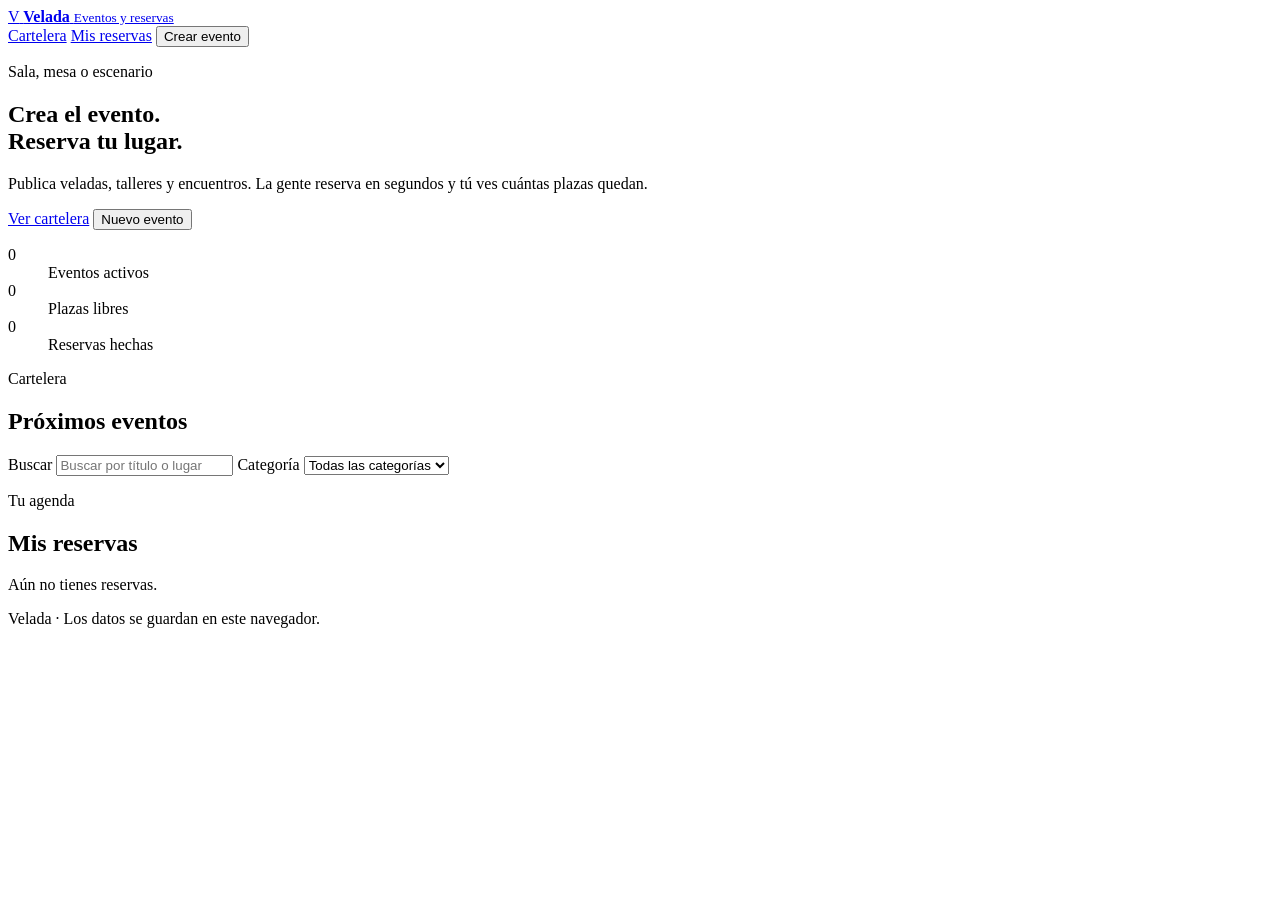
==== index.html @ c13513cd "Initial html" ====
<!DOCTYPE html>
<html lang="es">

<head>
  <meta charset="UTF-8" />
  <meta name="viewport" content="width=device-width, initial-scale=1.0" />
  <meta name="theme-color" content="#2563eb" />
  <title>Velada — Eventos y reservas</title>
  <link rel="preconnect" href="https://fonts.googleapis.com" />
  <link rel="preconnect" href="https://fonts.gstatic.com" crossorigin />
  <link
    href="https://fonts.googleapis.com/css2?family=Inter:wght@400;500;600;700&family=Space+Grotesk:wght@500;600;700&display=swap"
    rel="stylesheet" />
  <link rel="stylesheet" href="styles.css" />
</head>

<body>
  <div class="grain" aria-hidden="true"></div>

  <header class="topbar">
    <a class="brand" href="#inicio">
      <span class="brand-mark">V</span>
      <span>
        <strong>Velada</strong>
        <small>Eventos y reservas</small>
      </span>
    </a>
    <nav class="nav">
      <a href="#eventos">Cartelera</a>
      <a href="#reservas">Mis reservas</a>
      <button class="btn btn-primary" type="button" data-open="create">
        Crear evento
      </button>
    </nav>
  </header>

  <main>
    <section class="hero" id="inicio">
      <p class="eyebrow">Sala, mesa o escenario</p>
      <h1>Crea el evento.<br /><span class="accent">Reserva tu lugar.</span></h1>
      <p class="lede">
        Publica veladas, talleres y encuentros. La gente reserva en segundos
        y tú ves cuántas plazas quedan.
      </p>
      <div class="hero-actions">
        <a class="btn btn-primary" href="#eventos">Ver cartelera</a>
        <button class="btn btn-ghost" type="button" data-open="create">
          Nuevo evento
        </button>
      </div>
      <dl class="stats">
        <div>
          <dt id="stat-events">0</dt>
          <dd>Eventos activos</dd>
        </div>
        <div>
          <dt id="stat-seats">0</dt>
          <dd>Plazas libres</dd>
        </div>
        <div>
          <dt id="stat-bookings">0</dt>
          <dd>Reservas hechas</dd>
        </div>
      </dl>
    </section>

    <section class="panel" id="eventos">
      <div class="panel-head">
        <div>
          <p class="eyebrow">Cartelera</p>
          <h2>Próximos eventos</h2>
        </div>
        <div class="filters">
          <label class="sr-only" for="search">Buscar</label>
          <input id="search" type="search" placeholder="Buscar por título o lugar" />
          <label class="sr-only" for="category">Categoría</label>
          <select id="category">
            <option value="todas">Todas las categorías</option>
            <option value="concierto">Concierto</option>
            <option value="taller">Taller</option>
            <option value="cena">Cena</option>
            <option value="meetup">Meetup</option>
            <option value="otro">Otro</option>
          </select>
        </div>
      </div>
      <div class="grid" id="event-grid"></div>
      <p class="empty" id="event-empty" hidden>
        No hay eventos con esos filtros. Crea el primero.
      </p>
    </section>

    <section class="panel" id="reservas">
      <div class="panel-head">
        <div>
          <p class="eyebrow">Tu agenda</p>
          <h2>Mis reservas</h2>
        </div>
      </div>
      <div class="bookings" id="booking-list"></div>
      <p class="empty" id="booking-empty">Aún no tienes reservas.</p>
    </section>
  </main>

  <footer class="footer">
    <p>Velada · Los datos se guardan en este navegador.</p>
  </footer>

  <dialog class="modal" id="create-modal">
    <form id="create-form" method="dialog">
      <header>
        <h2>Crear evento</h2>
        <button class="icon-btn" type="button" data-close value="cancel" aria-label="Cerrar">
          ×
        </button>
      </header>
      <div class="form-grid">
        <label>
          Título
          <input name="title" required maxlength="80" placeholder="Jazz en terraza" />
        </label>
        <label>
          Categoría
          <select name="category" required>
            <option value="concierto">Concierto</option>
            <option value="taller">Taller</option>
            <option value="cena">Cena</option>
            <option value="meetup">Meetup</option>
            <option value="otro">Otro</option>
          </select>
        </label>
        <label>
          Fecha
          <input name="date" type="date" required />
        </label>
        <label>
          Hora
          <input name="time" type="time" required />
        </label>
        <label class="span-2">
          Lugar
          <input name="place" required maxlength="80" placeholder="Café Oriente, Madrid" />
        </label>
        <label>
          Plazas
          <input name="capacity" type="number" min="1" max="500" required value="20" />
        </label>
        <label>
          Precio (€)
          <input name="price" type="number" min="0" step="0.01" required value="0" />
        </label>
        <label class="span-2">
          Descripción
          <textarea name="description" rows="3" maxlength="280"
            placeholder="Qué va a pasar y para quién es."></textarea>
        </label>
      </div>
      <footer>
        <button class="btn btn-ghost" type="button" data-close>Cancelar</button>
        <button class="btn btn-primary" type="submit">Publicar</button>
      </footer>
    </form>
  </dialog>

  <dialog class="modal" id="book-modal">
    <form id="book-form" method="dialog">
      <header>
        <h2>Reservar plaza</h2>
        <button class="icon-btn" type="button" data-close aria-label="Cerrar">×</button>
      </header>
      <p class="modal-lead" id="book-event-title"></p>
      <div class="form-grid">
        <input type="hidden" name="eventId" />
        <label>
          Nombre
          <input name="name" required maxlength="60" placeholder="Tu nombre" />
        </label>
        <label>
          Correo
          <input name="email" type="email" required placeholder="tu@correo.com" />
        </label>
        <label>
          Plazas
          <input name="seats" type="number" min="1" max="10" required value="1" />
        </label>
      </div>
      <p class="hint" id="book-hint"></p>
      <footer>
        <button class="btn btn-ghost" type="button" data-close>Cancelar</button>
        <button class="btn btn-primary" type="submit">Confirmar reserva</button>
      </footer>
    </form>
  </dialog>

  <dialog class="modal" id="detail-modal">
    <div class="detail">
      <header>
        <h2 id="detail-title"></h2>
        <button class="icon-btn" type="button" data-close aria-label="Cerrar">×</button>
      </header>
      <p class="detail-meta" id="detail-meta"></p>
      <p id="detail-desc"></p>
      <p class="capacity-line" id="detail-capacity"></p>
      <footer>
        <button class="btn btn-ghost danger" type="button" id="delete-event">
          Eliminar evento
        </button>
        <button class="btn btn-primary" type="button" id="detail-book">Reservar</button>
      </footer>
    </div>
  </dialog>

  <div class="toast" id="toast" role="status" hidden></div>
  <script src="app.js"></script>
</body>

</html>
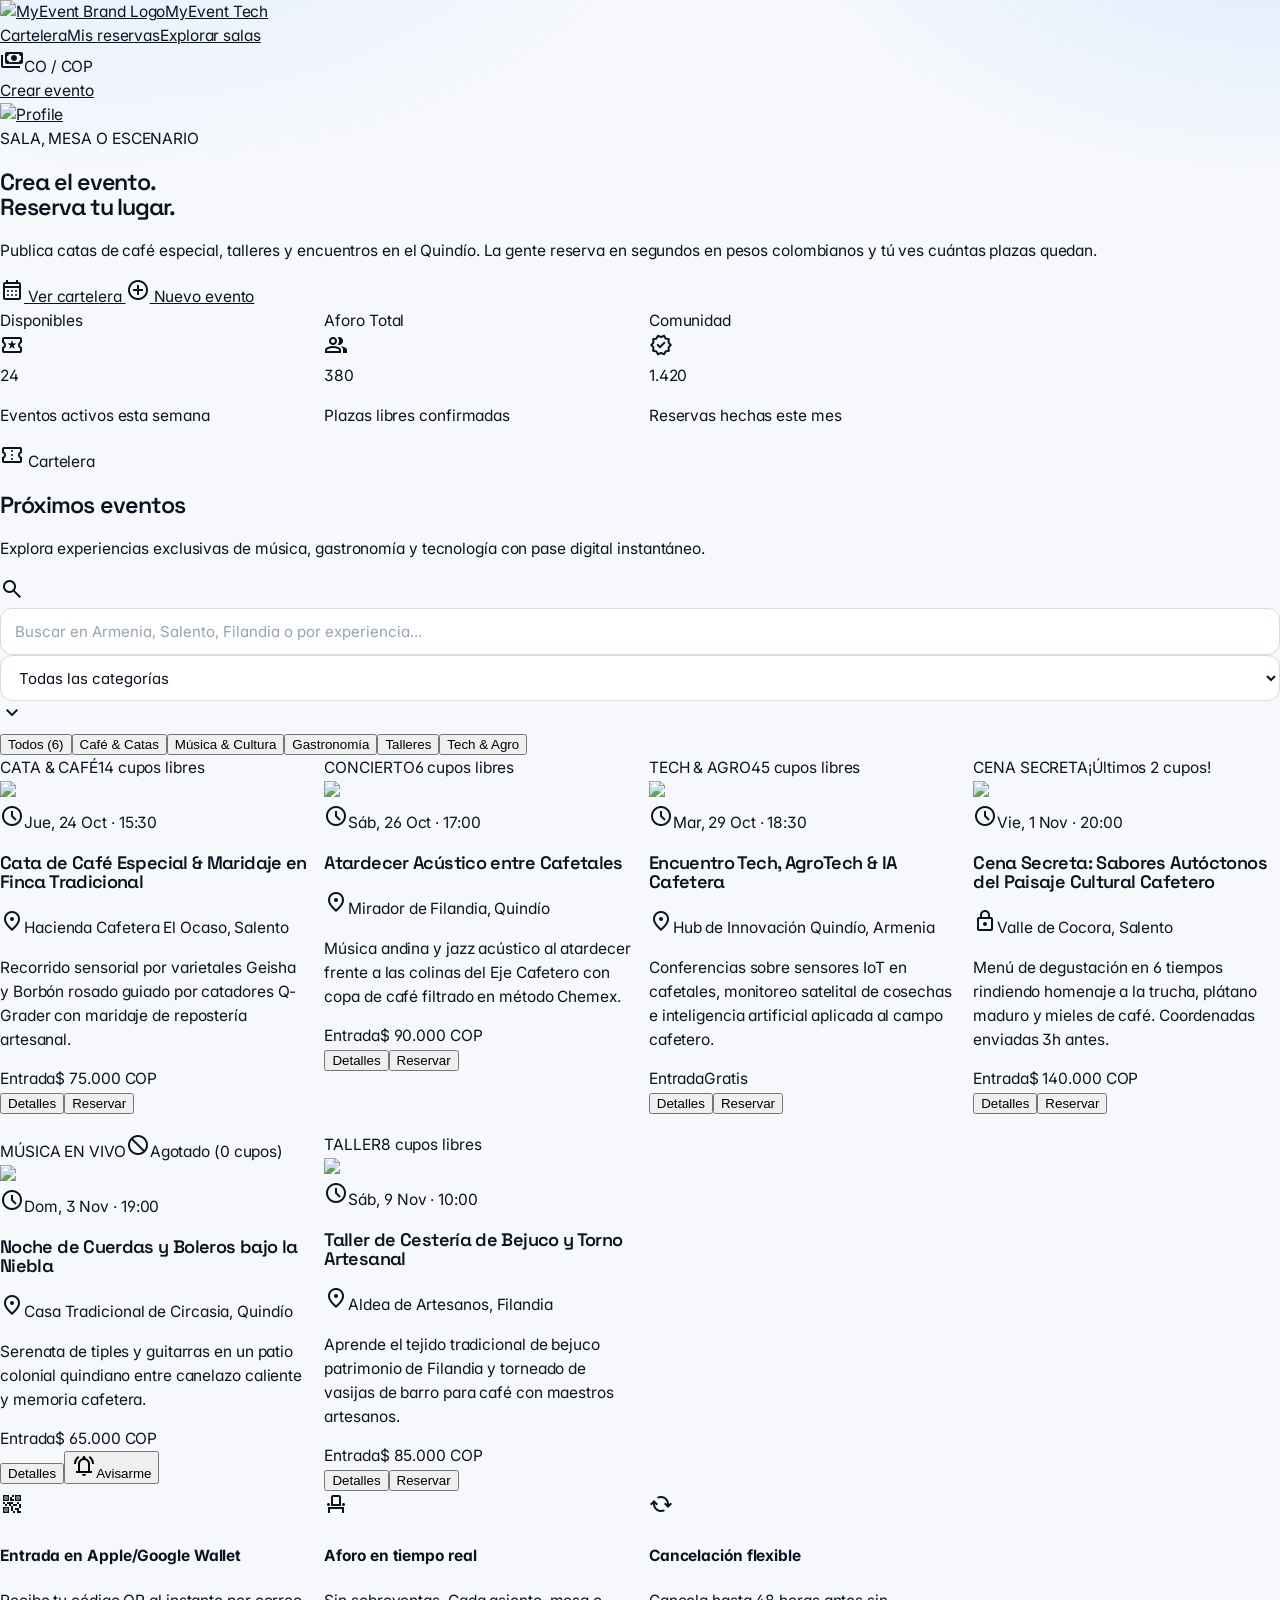
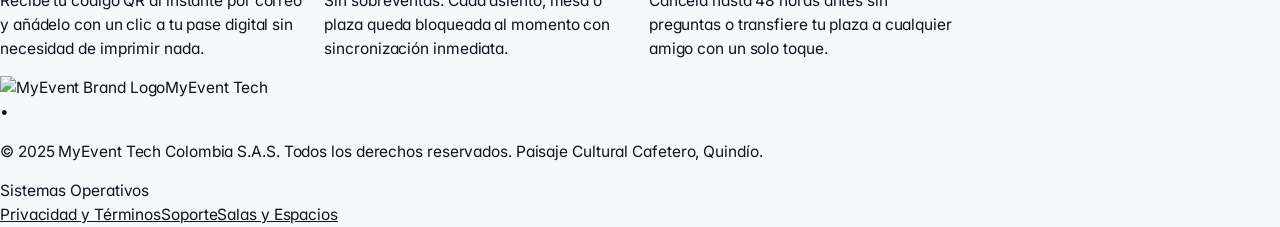
==== commit c8f391ec: "Structure and pages" ====
--- a/index.html
+++ b/index.html
@@ -1,217 +1,559 @@
 <!DOCTYPE html>
-<html lang="es">
+<html lang="es" data-page="cartelera" data-root="./">
 
 <head>
-  <meta charset="UTF-8" />
-  <meta name="viewport" content="width=device-width, initial-scale=1.0" />
-  <meta name="theme-color" content="#2563eb" />
-  <title>Velada — Eventos y reservas</title>
-  <link rel="preconnect" href="https://fonts.googleapis.com" />
-  <link rel="preconnect" href="https://fonts.gstatic.com" crossorigin />
+  <meta charset="utf-8">
+  <meta content="width=device-width, initial-scale=1.0" name="viewport">
+  <meta content="web_standard" name="shell-type">
+
+  <!-- Fuentes -->
+  <link href="https://fonts.googleapis.com" rel="preconnect">
+  <link crossorigin="" href="https://fonts.gstatic.com" rel="preconnect">
   <link
-    href="https://fonts.googleapis.com/css2?family=Inter:wght@400;500;600;700&family=Space+Grotesk:wght@500;600;700&display=swap"
-    rel="stylesheet" />
-  <link rel="stylesheet" href="styles.css" />
+    href="https://fonts.googleapis.com/css2?family=Inter:wght@400;500;600&amp;family=Space+Grotesk:wght@600;700&amp;display=swap"
+    rel="stylesheet">
+  <link
+    href="https://fonts.googleapis.com/css2?family=Material+Symbols+Outlined:opsz,wght,FILL,GRAD@20..48,100..700,0..1,-50..200"
+    rel="stylesheet">
+  <link
+    href="https://fonts.googleapis.com/css2?family=Material+Symbols+Outlined:wght,FILL@100..700,0..1&amp;display=swap"
+    rel="stylesheet">
+
+  <!-- Estilos propios -->
+  <link rel="stylesheet" href="styles.css">
+
+  <!-- Tailwind CDN + configuración del tema -->
+  <script src="https://cdn.tailwindcss.com"></script>
+  <script
+    id="tailwind-config">tailwind.config = { darkMode: "class", theme: { extend: { colors: { "inverse-surface": "#2a3040", "on-secondary-fixed-variant": "#5a00c6", "on-primary-fixed-variant": "#003ea8", "on-secondary-container": "#fffbff", "on-primary-container": "#eeefff", "background": "#f9f9ff", "on-surface": "#151b2a", "error": "#ba1a1a", "surface-bright": "#f9f9ff", "on-background": "#151b2a", "inverse-on-surface": "#edf0ff", "secondary-container": "#8a4cfc", "on-secondary-fixed": "#25005a", "surface-container-highest": "#dce2f6", "on-primary-fixed": "#00174b", "primary": "#004ac6", "on-tertiary-container": "#d7f6ff", "surface-container-lowest": "#ffffff", "secondary-fixed": "#eaddff", "surface-dim": "#d3daee", "outline": "#737686", "on-tertiary-fixed": "#001f26", "primary-container": "#2563eb", "inverse-primary": "#b4c5ff", "primary-fixed": "#dbe1ff", "on-error": "#ffffff", "on-error-container": "#93000a", "tertiary-container": "#00788c", "tertiary-fixed-dim": "#4cd7f6", "surface-container": "#e9edff", "surface-variant": "#dce2f6", "on-tertiary-fixed-variant": "#004e5c", "on-primary": "#ffffff", "secondary-fixed-dim": "#d2bbff", "surface-container-low": "#f1f3ff", "tertiary-fixed": "#acedff", "error-container": "#ffdad6", "secondary": "#712ae2", "surface-container-high": "#e2e8fc", "on-surface-variant": "#434655", "surface": "#f9f9ff", "on-secondary": "#ffffff", "primary-fixed-dim": "#b4c5ff", "tertiary": "#005e6e", "outline-variant": "#c3c6d7", "on-tertiary": "#ffffff", "surface-tint": "#0053db" }, borderRadius: { DEFAULT: "0.25rem", lg: "0.5rem", xl: "0.75rem", full: "9999px" }, spacing: { "gutter-sm": "1rem", "space-xs": "0.25rem", margin: "1.5rem", "space-md": "1rem", "space-xl": "2.5rem", gutter: "1.5rem", "margin-lg": "3rem", "margin-sm": "1rem", "gutter-lg": "2rem", "space-lg": "1.5rem", "space-sm": "0.5rem" }, fontFamily: { "headline-lg": ["Space Grotesk"], "headline-lg-mobile": ["Space Grotesk"], "headline-sm": ["Space Grotesk"], "body-lg": ["Inter"], display: ["Space Grotesk"], "headline-md": ["Space Grotesk"], "display-mobile": ["Space Grotesk"], "label-lg": ["Space Grotesk"], "label-md": ["Space Grotesk"], "body-sm": ["Inter"], "label-sm": ["Space Grotesk"], "body-md": ["Inter"], "code-num": ["Space Grotesk"] }, fontSize: { "headline-lg": ["40px", { lineHeight: "48px", letterSpacing: "-0.025em", fontWeight: "600" }], "headline-lg-mobile": ["28px", { lineHeight: "34px", letterSpacing: "-0.02em", fontWeight: "600" }], "headline-sm": ["20px", { lineHeight: "28px", letterSpacing: "-0.01em", fontWeight: "600" }], "body-lg": ["18px", { lineHeight: "28px", letterSpacing: "-0.01em", fontWeight: "400" }], display: ["56px", { lineHeight: "64px", letterSpacing: "-0.03em", fontWeight: "700" }], "headline-md": ["28px", { lineHeight: "36px", letterSpacing: "-0.02em", fontWeight: "600" }], "display-mobile": ["36px", { lineHeight: "42px", letterSpacing: "-0.02em", fontWeight: "700" }], "label-lg": ["14px", { lineHeight: "20px", letterSpacing: "0.01em", fontWeight: "600" }], "label-md": ["12px", { lineHeight: "16px", letterSpacing: "0.04em", fontWeight: "600" }], "body-sm": ["13px", { lineHeight: "20px", letterSpacing: "0.005em", fontWeight: "400" }], "label-sm": ["11px", { lineHeight: "14px", letterSpacing: "0.06em", fontWeight: "700" }], "body-md": ["15px", { lineHeight: "24px", letterSpacing: "0em", fontWeight: "400" }], "code-num": ["24px", { lineHeight: "28px", letterSpacing: "-0.02em", fontWeight: "700" }] } } } };</script>
 </head>
 
-<body>
-  <div class="grain" aria-hidden="true"></div>
-
-  <header class="topbar">
-    <a class="brand" href="#inicio">
-      <span class="brand-mark">V</span>
-      <span>
-        <strong>Velada</strong>
-        <small>Eventos y reservas</small>
-      </span>
-    </a>
-    <nav class="nav">
-      <a href="#eventos">Cartelera</a>
-      <a href="#reservas">Mis reservas</a>
-      <button class="btn btn-primary" type="button" data-open="create">
-        Crear evento
-      </button>
-    </nav>
-  </header>
-
-  <main>
-    <section class="hero" id="inicio">
-      <p class="eyebrow">Sala, mesa o escenario</p>
-      <h1>Crea el evento.<br /><span class="accent">Reserva tu lugar.</span></h1>
-      <p class="lede">
-        Publica veladas, talleres y encuentros. La gente reserva en segundos
-        y tú ves cuántas plazas quedan.
-      </p>
-      <div class="hero-actions">
-        <a class="btn btn-primary" href="#eventos">Ver cartelera</a>
-        <button class="btn btn-ghost" type="button" data-open="create">
-          Nuevo evento
-        </button>
+<body
+  class="bg-surface font-body-md text-on-surface min-h-screen selection:bg-primary-fixed selection:text-on-primary-fixed">
+  <div class="fixed inset-0 pointer-events-none z-0 overflow-hidden">
+    <div
+      class="absolute -top-40 left-1/2 -translate-x-1/2 w-[1000px] h-[480px] bg-gradient-to-b from-[#e0ecff]/60 via-[#dbeafe]/40 to-transparent blur-3xl opacity-70">
+    </div>
+    <div
+      class="absolute top-1/4 right-0 w-[500px] h-[500px] bg-secondary-fixed/30 rounded-full blur-[120px] pointer-events-none">
+    </div>
+  </div>
+
+  <header class="fixed top-0 inset-x-0 z-50 bg-surface/80 backdrop-blur-xl shadow-[0_1px_8px_rgba(0,0,0,0.04)]">
+    <div class="h-16 max-w-7xl mx-auto px-6 lg:px-12 flex items-center justify-between gap-6">
+      <div class="flex items-center gap-8"><a class="flex items-center gap-3 transition-transform active:scale-95"
+          data-path="cartelera" href="#"><img alt="MyEvent Brand Logo" class="h-8 w-auto object-contain"
+            src="https://lh3.googleusercontent.com/aida/[base64]"><span
+            class="font-headline-sm text-headline-sm font-bold tracking-tight text-on-surface">MyEvent <span
+              class="text-primary font-normal text-body-sm align-middle ml-1 px-2 py-0.5 rounded-full bg-surface-container-high">Tech</span></span></a>
+        <nav class="hidden md:flex items-center gap-2"
+          data-active-classes="bg-surface-container text-primary font-label-lg rounded-full px-4 py-1.5 shadow-sm"><a
+            aria-current="page"
+            class="transition-colors bg-surface-container text-primary font-label-lg rounded-full px-4 py-1.5 shadow-sm"
+            data-path="cartelera" href="#">Cartelera</a><a
+            class="px-3.5 py-1.5 font-label-lg text-label-lg text-on-surface-variant hover:text-on-surface transition-colors rounded-full"
+            data-path="my-event" href="#">Mis reservas</a><a
+            class="px-3.5 py-1.5 font-label-lg text-label-lg text-on-surface-variant hover:text-on-surface transition-colors rounded-full"
+            href="#">Explorar salas</a></nav>
       </div>
-      <dl class="stats">
-        <div>
-          <dt id="stat-events">0</dt>
-          <dd>Eventos activos</dd>
-        </div>
-        <div>
-          <dt id="stat-seats">0</dt>
-          <dd>Plazas libres</dd>
-        </div>
-        <div>
-          <dt id="stat-bookings">0</dt>
-          <dd>Reservas hechas</dd>
-        </div>
-      </dl>
-    </section>
-
-    <section class="panel" id="eventos">
-      <div class="panel-head">
-        <div>
-          <p class="eyebrow">Cartelera</p>
-          <h2>Próximos eventos</h2>
-        </div>
-        <div class="filters">
-          <label class="sr-only" for="search">Buscar</label>
-          <input id="search" type="search" placeholder="Buscar por título o lugar" />
-          <label class="sr-only" for="category">Categoría</label>
-          <select id="category">
-            <option value="todas">Todas las categorías</option>
-            <option value="concierto">Concierto</option>
-            <option value="taller">Taller</option>
-            <option value="cena">Cena</option>
-            <option value="meetup">Meetup</option>
-            <option value="otro">Otro</option>
-          </select>
+      <div class="flex items-center gap-4">
+        <div
+          class="flex items-center gap-1.5 px-3 py-1 bg-surface-container rounded-full text-label-sm font-label-sm text-on-surface-variant border border-outline-variant">
+          <span class="material-symbols-outlined text-sm text-primary">payments</span><span class="">CO / COP</span>
+        </div><a
+          class="hidden sm:inline-flex items-center justify-center px-4 py-2 font-label-lg text-label-lg text-on-primary bg-primary hover:bg-primary-container rounded-full transition-all shadow-[0_4px_14px_0_rgba(37,99,235,0.28)] active:scale-95"
+          data-path="new-event" href="#">Crear evento</a>
+        <div class="flex items-center gap-3 pl-2"><a
+            class="flex items-center gap-2 rounded-full focus:outline-none focus:ring-2 focus:ring-primary focus:ring-offset-2 transition-transform hover:scale-105"
+            data-path="preferences" href="#"><img alt="Profile"
+              class="w-8 h-8 rounded-full object-cover ring-2 ring-surface-container-highest"
+              src="https://lh3.googleusercontent.com/aida-public/[base64]"></a>
         </div>
       </div>
-      <div class="grid" id="event-grid"></div>
-      <p class="empty" id="event-empty" hidden>
-        No hay eventos con esos filtros. Crea el primero.
-      </p>
-    </section>
-
-    <section class="panel" id="reservas">
-      <div class="panel-head">
-        <div>
-          <p class="eyebrow">Tu agenda</p>
-          <h2>Mis reservas</h2>
+    </div>
+  </header>
+
+  <main class="relative z-10 w-full pt-16 bg-transparent min-h-[calc(100vh-280px)]">
+    <div class="flex flex-col w-full">
+      <div class="relative w-full max-w-7xl mx-auto px-4 sm:px-6 lg:px-12 pt-8 sm:pt-14 pb-12 sm:pb-20">
+        <div
+          class="absolute top-10 left-1/2 -translate-x-1/2 w-[720px] max-w-full h-72 bg-gradient-to-tr from-primary/10 via-secondary/5 to-tertiary-container/10 blur-3xl pointer-events-none -z-10 rounded-full">
         </div>
+
+        <!-- HERO SECTION -->
+        <section class="flex flex-col items-center text-center max-w-4xl mx-auto mb-14 sm:mb-20">
+          <div
+            class="inline-flex items-center gap-2.5 px-4 py-1.5 rounded-full bg-surface-container-high text-primary mb-6 shadow-sm">
+            <span class="w-2 h-2 rounded-full bg-primary-container animate-ping"></span>
+            <span class="w-2 h-2 rounded-full bg-primary-container -ml-4"></span>
+            <span class="font-label-sm text-label-sm uppercase tracking-wider text-on-surface-variant">SALA, MESA O
+              ESCENARIO</span>
+          </div>
+          <h1
+            class="font-display text-display max-sm:text-display-mobile text-on-surface mb-6 tracking-tight leading-[1.08]">
+            Crea el evento. <br class="hidden sm:inline">
+            <span
+              class="bg-gradient-to-r from-primary via-primary-container to-secondary text-transparent bg-clip-text">
+              Reserva tu lugar.
+            </span>
+          </h1>
+          <p class="font-body-lg text-body-lg text-on-surface-variant max-w-2xl mb-9 leading-relaxed">Publica catas de
+            café especial, talleres y encuentros en el Quindío. La gente reserva en segundos en pesos colombianos y tú
+            ves cuántas plazas quedan.</p>
+          <div class="flex flex-wrap items-center justify-center gap-4 w-full sm:w-auto">
+            <a class="inline-flex items-center justify-center gap-2 px-8 py-3.5 rounded-full bg-primary hover:bg-primary-container text-on-primary font-label-lg text-label-lg shadow-[0_8px_20px_-4px_rgba(0,74,198,0.38)] hover:shadow-[0_12px_28px_-6px_rgba(0,74,198,0.5)] transition-all transform hover:-translate-y-0.5 active:scale-95"
+              href="#cartelera-grid">
+              <span class="material-symbols-outlined text-lg">calendar_month</span>
+              Ver cartelera
+            </a>
+            <a class="inline-flex items-center justify-center gap-2 px-7 py-3.5 rounded-full bg-surface-container-highest hover:bg-surface-variant text-on-surface font-label-lg text-label-lg shadow-sm transition-all transform hover:-translate-y-0.5 active:scale-95"
+              data-path="new-event" href="#">
+              <span class="material-symbols-outlined text-lg text-primary">add_circle</span>
+              Nuevo evento
+            </a>
+          </div>
+
+          <div class="w-full grid grid-cols-1 sm:grid-cols-3 gap-4 mt-12 sm:mt-16 text-left">
+            <div
+              class="relative overflow-hidden rounded-2xl bg-surface-container-lowest p-6 shadow-[0_2px_12px_rgba(21,27,42,0.04)] group hover:shadow-md transition-all">
+              <div class="absolute top-0 inset-x-0 h-1 bg-gradient-to-r from-primary to-primary-container"></div>
+              <div class="flex items-center justify-between mb-2">
+                <span
+                  class="font-label-sm text-label-sm uppercase tracking-wider text-on-surface-variant">Disponibles</span>
+                <div class="w-8 h-8 rounded-full bg-surface-container flex items-center justify-center text-primary">
+                  <span class="material-symbols-outlined text-base">local_activity</span>
+                </div>
+              </div>
+              <div class="font-code-num text-code-num text-on-surface group-hover:text-primary transition-colors">24
+              </div>
+              <p class="font-label-md text-label-md text-on-surface-variant mt-1">Eventos activos esta semana</p>
+            </div>
+            <div
+              class="relative overflow-hidden rounded-2xl bg-surface-container-lowest p-6 shadow-[0_2px_12px_rgba(21,27,42,0.04)] group hover:shadow-md transition-all">
+              <div class="absolute top-0 inset-x-0 h-1 bg-gradient-to-r from-tertiary to-tertiary-container"></div>
+              <div class="flex items-center justify-between mb-2">
+                <span class="font-label-sm text-label-sm uppercase tracking-wider text-on-surface-variant">Aforo
+                  Total</span>
+                <div class="w-8 h-8 rounded-full bg-surface-container flex items-center justify-center text-tertiary">
+                  <span class="material-symbols-outlined text-base">group</span>
+                </div>
+              </div>
+              <div class="font-code-num text-code-num text-on-surface group-hover:text-tertiary transition-colors">380
+              </div>
+              <p class="font-label-md text-label-md text-on-surface-variant mt-1">Plazas libres confirmadas</p>
+            </div>
+            <div
+              class="relative overflow-hidden rounded-2xl bg-surface-container-lowest p-6 shadow-[0_2px_12px_rgba(21,27,42,0.04)] group hover:shadow-md transition-all">
+              <div class="absolute top-0 inset-x-0 h-1 bg-gradient-to-r from-secondary to-secondary-container"></div>
+              <div class="flex items-center justify-between mb-2">
+                <span
+                  class="font-label-sm text-label-sm uppercase tracking-wider text-on-surface-variant">Comunidad</span>
+                <div class="w-8 h-8 rounded-full bg-surface-container flex items-center justify-center text-secondary">
+                  <span class="material-symbols-outlined text-base">verified</span>
+                </div>
+              </div>
+              <div class="font-code-num text-code-num text-on-surface group-hover:text-secondary transition-colors">
+                1.420</div>
+              <p class="font-label-md text-label-md text-on-surface-variant mt-1">Reservas hechas este mes</p>
+            </div>
+          </div>
+        </section>
+
+        <!-- EVENTS DIRECTORY -->
+        <section class="w-full flex flex-col pt-4 scroll-mt-24" id="cartelera-grid">
+          <div
+            class="flex flex-col lg:flex-row lg:items-end justify-between gap-6 mb-8 pb-6 bg-surface-container-low/60 rounded-3xl p-6 sm:p-8 backdrop-blur-sm">
+            <div>
+              <div
+                class="flex items-center gap-2 text-primary font-label-md text-label-md uppercase tracking-wider mb-2">
+                <span class="material-symbols-outlined text-base">confirmation_number</span>
+                <span class="">Cartelera</span>
+              </div>
+              <h2 class="font-headline-lg text-headline-lg text-on-surface">Próximos eventos</h2>
+              <p class="font-body-md text-body-md text-on-surface-variant mt-1">
+                Explora experiencias exclusivas de música, gastronomía y tecnología con pase digital instantáneo.
+              </p>
+            </div>
+            <div class="flex flex-col sm:flex-row gap-3 w-full lg:w-auto">
+              <div class="relative flex-1 sm:w-72">
+                <span
+                  class="material-symbols-outlined absolute left-3.5 top-1/2 -translate-y-1/2 text-on-surface-variant text-lg">search</span>
+                <input
+                  class="w-full h-11 pl-10 pr-4 bg-surface-container-lowest text-on-surface placeholder:text-outline font-body-sm text-body-sm rounded-full shadow-sm focus:outline-none focus:ring-2 focus:ring-primary focus:bg-surface-container-lowest transition-all"
+                  id="event-search-input" placeholder="Buscar en Armenia, Salento, Filandia o por experiencia..."
+                  type="text">
+              </div>
+              <div class="relative sm:w-56">
+                <select
+                  class="w-full h-11 pl-4 pr-10 appearance-none bg-surface-container-lowest text-on-surface font-label-md text-label-md rounded-full shadow-sm focus:outline-none focus:ring-2 focus:ring-primary cursor-pointer transition-all"
+                  id="category-dropdown">
+                  <option value="all">Todas las categorías</option>
+                  <option value="cafe">Café &amp; Catas</option>
+                  <option value="musica">Música &amp; Cultura</option>
+                  <option value="gastronomia">Gastronomía</option>
+                  <option value="talleres">Talleres</option>
+                  <option value="tech">Tech &amp; Agro</option>
+                </select>
+                <span
+                  class="material-symbols-outlined absolute right-3.5 top-1/2 -translate-y-1/2 text-on-surface-variant pointer-events-none text-base">expand_more</span>
+              </div>
+            </div>
+          </div>
+
+          <div class="flex items-center gap-2 overflow-x-auto pb-4 mb-6 scrollbar-none" id="chip-filters"><button
+              class="filter-chip active-chip px-4 py-1.5 rounded-full font-label-md text-label-md bg-inverse-surface text-inverse-on-surface transition-all shadow-sm shrink-0"
+              data-filter="all">Todos (6)</button><button
+              class="filter-chip px-4 py-1.5 rounded-full font-label-md text-label-md bg-surface-container text-on-surface-variant hover:bg-surface-container-high transition-all shrink-0"
+              data-filter="cafe">Café &amp; Catas</button><button
+              class="filter-chip px-4 py-1.5 rounded-full font-label-md text-label-md bg-surface-container text-on-surface-variant hover:bg-surface-container-high transition-all shrink-0"
+              data-filter="musica">Música &amp; Cultura</button><button
+              class="filter-chip px-4 py-1.5 rounded-full font-label-md text-label-md bg-surface-container text-on-surface-variant hover:bg-surface-container-high transition-all shrink-0"
+              data-filter="gastronomia">Gastronomía</button><button
+              class="filter-chip px-4 py-1.5 rounded-full font-label-md text-label-md bg-surface-container text-on-surface-variant hover:bg-surface-container-high transition-all shrink-0"
+              data-filter="talleres">Talleres</button><button
+              class="filter-chip px-4 py-1.5 rounded-full font-label-md text-label-md bg-surface-container text-on-surface-variant hover:bg-surface-container-high transition-all shrink-0"
+              data-filter="tech">Tech &amp; Agro</button></div>
+
+          <div class="grid grid-cols-1 md:grid-cols-2 lg:grid-cols-3 gap-6" id="cards-container">
+
+            <!-- CARD 1 -->
+            <article
+              class="event-card group flex flex-col justify-between rounded-3xl bg-surface-container-lowest p-6 shadow-[0_2px_16px_rgba(21,27,42,0.05)] hover:shadow-[0_16px_32px_-8px_rgba(0,74,198,0.12)] transition-all duration-300 transform hover:-translate-y-1 relative overflow-hidden"
+              data-category="cafe">
+              <div class="absolute top-0 inset-x-0 h-1.5 bg-gradient-to-r from-primary to-primary-container"></div>
+              <div>
+                <div class="flex items-center justify-between gap-2 mb-4"><span
+                    class="inline-flex items-center px-3 py-1 rounded-full font-label-sm text-label-sm bg-primary-fixed text-on-primary-fixed uppercase tracking-wide">CATA
+                    &amp; CAFÉ</span><span
+                    class="inline-flex items-center gap-1.5 font-label-md text-label-md text-emerald-600 bg-emerald-50 px-2.5 py-1 rounded-full"><span
+                      class="w-1.5 h-1.5 rounded-full bg-emerald-500 animate-pulse"></span>14 cupos libres</span></div>
+                <div class="relative h-44 rounded-2xl overflow-hidden mb-5 bg-surface-container"><img
+                    class="w-full h-full object-cover group-hover:scale-105 transition-transform duration-500"
+                    data-alt="Specialty coffee cupping in traditional coffee hacienda Quindio Colombia"
+                    src="https://lh3.googleusercontent.com/aida-public/[base64]">
+                  <div class="absolute inset-0 bg-gradient-to-t from-inverse-surface/60 via-transparent to-transparent"></div>
+                  <div
+                    class="absolute bottom-3 left-3 flex items-center gap-1.5 text-surface-container-lowest font-label-md text-label-md">
+                    <span class="material-symbols-outlined text-sm">schedule</span>Jue, 24 Oct · 15:30
+                  </div>
+                </div>
+                <h3
+                  class="font-headline-sm text-headline-sm text-on-surface group-hover:text-primary transition-colors line-clamp-1 mb-1">
+                  Cata de Café Especial &amp; Maridaje en Finca Tradicional</h3>
+                <p class="font-body-sm text-body-sm text-on-surface-variant flex items-center gap-1.5 mb-3"><span
+                    class="material-symbols-outlined text-base text-primary">location_on</span>Hacienda Cafetera El
+                  Ocaso, Salento</p>
+                <p class="font-body-sm text-body-sm text-on-surface-variant line-clamp-2 mb-6">Recorrido sensorial por
+                  varietales Geisha y Borbón rosado guiado por catadores Q-Grader con maridaje de repostería artesanal.</p>
+              </div>
+              <div class="pt-4 border-t-0 bg-surface-container-low rounded-2xl p-4 flex items-center justify-between">
+                <div><span
+                    class="block font-label-sm text-label-sm text-on-surface-variant uppercase tracking-wider">Entrada</span><span
+                    class="font-code-num text-code-num text-on-surface">$ 75.000 COP</span></div>
+                <div class="flex items-center gap-2"><button
+                    data-path="event-detail" data-params="id=cata-cafe-especial"
+                    class="px-3 py-2 rounded-full font-label-md text-label-md text-on-surface-variant hover:text-on-surface bg-surface-container-lowest hover:bg-surface-container-high transition-colors">Detalles</button><button
+                    data-path="event-detail" data-params="id=cata-cafe-especial"
+                    class="px-4 py-2 rounded-full font-label-md text-label-md bg-primary hover:bg-primary-container text-on-primary shadow-sm hover:shadow transition-all active:scale-95">Reservar</button>
+                </div>
+              </div>
+            </article>
+
+            <!-- CARD 2 -->
+            <article
+              class="event-card group flex flex-col justify-between rounded-3xl bg-surface-container-lowest p-6 shadow-[0_2px_16px_rgba(21,27,42,0.05)] hover:shadow-[0_16px_32px_-8px_rgba(0,120,140,0.12)] transition-all duration-300 transform hover:-translate-y-1 relative overflow-hidden"
+              data-category="musica">
+              <div class="absolute top-0 inset-x-0 h-1.5 bg-gradient-to-r from-tertiary to-tertiary-container"></div>
+              <div>
+                <div class="flex items-center justify-between gap-2 mb-4"><span
+                    class="inline-flex items-center px-3 py-1 rounded-full font-label-sm text-label-sm bg-tertiary-fixed text-on-tertiary-fixed uppercase tracking-wide">CONCIERTO</span><span
+                    class="inline-flex items-center gap-1.5 font-label-md text-label-md text-amber-700 bg-amber-50 px-2.5 py-1 rounded-full"><span
+                      class="w-1.5 h-1.5 rounded-full bg-amber-500 animate-pulse"></span>6 cupos libres</span></div>
+                <div class="relative h-44 rounded-2xl overflow-hidden mb-5 bg-surface-container"><img
+                    class="w-full h-full object-cover group-hover:scale-105 transition-transform duration-500"
+                    data-alt="Sunset acoustic musical concert overlooking coffee hills in Filandia Quindio"
+                    src="https://lh3.googleusercontent.com/aida-public/[base64]">
+                  <div class="absolute inset-0 bg-gradient-to-t from-inverse-surface/60 via-transparent to-transparent"></div>
+                  <div
+                    class="absolute bottom-3 left-3 flex items-center gap-1.5 text-surface-container-lowest font-label-md text-label-md">
+                    <span class="material-symbols-outlined text-sm">schedule</span>Sáb, 26 Oct · 17:00
+                  </div>
+                </div>
+                <h3
+                  class="font-headline-sm text-headline-sm text-on-surface group-hover:text-tertiary transition-colors line-clamp-1 mb-1">
+                  Atardecer Acústico entre Cafetales</h3>
+                <p class="font-body-sm text-body-sm text-on-surface-variant flex items-center gap-1.5 mb-3"><span
+                    class="material-symbols-outlined text-base text-tertiary">location_on</span>Mirador de Filandia,
+                  Quindío</p>
+                <p class="font-body-sm text-body-sm text-on-surface-variant line-clamp-2 mb-6">Música andina y jazz
+                  acústico al atardecer frente a las colinas del Eje Cafetero con copa de café filtrado en método
+                  Chemex.</p>
+              </div>
+              <div class="pt-4 border-t-0 bg-surface-container-low rounded-2xl p-4 flex items-center justify-between">
+                <div><span
+                    class="block font-label-sm text-label-sm text-on-surface-variant uppercase tracking-wider">Entrada</span><span
+                    class="font-code-num text-code-num text-on-surface">$ 90.000 COP</span></div>
+                <div class="flex items-center gap-2"><button
+                    data-path="event-detail" data-params="id=atardecer-acustico"
+                    class="px-3 py-2 rounded-full font-label-md text-label-md text-on-surface-variant hover:text-on-surface bg-surface-container-lowest hover:bg-surface-container-high transition-colors">Detalles</button><button
+                    data-path="event-detail" data-params="id=atardecer-acustico"
+                    class="px-4 py-2 rounded-full font-label-md text-label-md bg-primary hover:bg-primary-container text-on-primary shadow-sm hover:shadow transition-all active:scale-95">Reservar</button>
+                </div>
+              </div>
+            </article>
+
+            <!-- CARD 3 -->
+            <article
+              class="event-card group flex flex-col justify-between rounded-3xl bg-surface-container-lowest p-6 shadow-[0_2px_16px_rgba(21,27,42,0.05)] hover:shadow-[0_16px_32px_-8px_rgba(113,42,226,0.12)] transition-all duration-300 transform hover:-translate-y-1 relative overflow-hidden"
+              data-category="tech">
+              <div class="absolute top-0 inset-x-0 h-1.5 bg-gradient-to-r from-secondary to-primary"></div>
+              <div>
+                <div class="flex items-center justify-between gap-2 mb-4"><span
+                    class="inline-flex items-center px-3 py-1 rounded-full font-label-sm text-label-sm bg-secondary-fixed text-on-secondary-fixed uppercase tracking-wide">TECH
+                    &amp; AGRO</span><span
+                    class="inline-flex items-center gap-1.5 font-label-md text-label-md text-emerald-600 bg-emerald-50 px-2.5 py-1 rounded-full"><span
+                      class="w-1.5 h-1.5 rounded-full bg-emerald-500 animate-pulse"></span>45 cupos libres</span></div>
+                <div class="relative h-44 rounded-2xl overflow-hidden mb-5 bg-surface-container"><img
+                    class="w-full h-full object-cover group-hover:scale-105 transition-transform duration-500"
+                    data-alt="Agritech and AI coffee tech conference in Armenia Quindio innovation hub"
+                    src="https://lh3.googleusercontent.com/aida-public/[base64]">
+                  <div class="absolute inset-0 bg-gradient-to-t from-inverse-surface/60 via-transparent to-transparent"></div>
+                  <div
+                    class="absolute bottom-3 left-3 flex items-center gap-1.5 text-surface-container-lowest font-label-md text-label-md">
+                    <span class="material-symbols-outlined text-sm">schedule</span>Mar, 29 Oct · 18:30
+                  </div>
+                </div>
+                <h3
+                  class="font-headline-sm text-headline-sm text-on-surface group-hover:text-secondary transition-colors line-clamp-1 mb-1">
+                  Encuentro Tech, AgroTech &amp; IA Cafetera</h3>
+                <p class="font-body-sm text-body-sm text-on-surface-variant flex items-center gap-1.5 mb-3"><span
+                    class="material-symbols-outlined text-base text-secondary">location_on</span>Hub de Innovación
+                  Quindío, Armenia</p>
+                <p class="font-body-sm text-body-sm text-on-surface-variant line-clamp-2 mb-6">Conferencias sobre
+                  sensores IoT en cafetales, monitoreo satelital de cosechas e inteligencia artificial aplicada al campo
+                  cafetero.</p>
+              </div>
+              <div class="pt-4 border-t-0 bg-surface-container-low rounded-2xl p-4 flex items-center justify-between">
+                <div><span
+                    class="block font-label-sm text-label-sm text-on-surface-variant uppercase tracking-wider">Entrada</span><span
+                    class="font-code-num text-code-num text-primary">Gratis</span></div>
+                <div class="flex items-center gap-2"><button
+                    data-path="event-detail" data-params="id=agrotech-ia"
+                    class="px-3 py-2 rounded-full font-label-md text-label-md text-on-surface-variant hover:text-on-surface bg-surface-container-lowest hover:bg-surface-container-high transition-colors">Detalles</button><button
+                    data-path="event-detail" data-params="id=agrotech-ia"
+                    class="px-4 py-2 rounded-full font-label-md text-label-md bg-secondary hover:bg-secondary-container text-on-secondary shadow-sm hover:shadow transition-all active:scale-95">Reservar</button>
+                </div>
+              </div>
+            </article>
+
+            <!-- CARD 4 -->
+            <article
+              class="event-card group flex flex-col justify-between rounded-3xl bg-surface-container-lowest p-6 shadow-[0_2px_16px_rgba(21,27,42,0.05)] hover:shadow-[0_16px_32px_-8px_rgba(239,68,68,0.12)] transition-all duration-300 transform hover:-translate-y-1 relative overflow-hidden"
+              data-category="gastronomia">
+              <div class="absolute top-0 inset-x-0 h-1.5 bg-gradient-to-r from-error to-secondary"></div>
+              <div>
+                <div class="flex items-center justify-between gap-2 mb-4"><span
+                    class="inline-flex items-center px-3 py-1 rounded-full font-label-sm text-label-sm bg-error-container text-on-error-container uppercase tracking-wide">CENA
+                    SECRETA</span><span
+                    class="inline-flex items-center gap-1.5 font-label-md text-label-md text-rose-700 bg-rose-50 px-2.5 py-1 rounded-full font-bold"><span
+                      class="w-1.5 h-1.5 rounded-full bg-rose-600 animate-ping"></span>¡Últimos 2 cupos!</span></div>
+                <div class="relative h-44 rounded-2xl overflow-hidden mb-5 bg-surface-container"><img
+                    class="w-full h-full object-cover group-hover:scale-105 transition-transform duration-500"
+                    data-alt="Secret Andean Colombian gastronomy dinner in misty Cocora valley Salento"
+                    src="https://lh3.googleusercontent.com/aida-public/[base64]">
+                  <div class="absolute inset-0 bg-gradient-to-t from-inverse-surface/60 via-transparent to-transparent"></div>
+                  <div
+                    class="absolute bottom-3 left-3 flex items-center gap-1.5 text-surface-container-lowest font-label-md text-label-md">
+                    <span class="material-symbols-outlined text-sm">schedule</span>Vie, 1 Nov · 20:00
+                  </div>
+                </div>
+                <h3
+                  class="font-headline-sm text-headline-sm text-on-surface group-hover:text-error transition-colors line-clamp-1 mb-1">
+                  Cena Secreta: Sabores Autóctonos del Paisaje Cultural Cafetero</h3>
+                <p class="font-body-sm text-body-sm text-on-surface-variant flex items-center gap-1.5 mb-3"><span
+                    class="material-symbols-outlined text-base text-error">lock</span>Valle de Cocora, Salento</p>
+                <p class="font-body-sm text-body-sm text-on-surface-variant line-clamp-2 mb-6">Menú de degustación en 6
+                  tiempos rindiendo homenaje a la trucha, plátano maduro y mieles de café. Coordenadas enviadas 3h
+                  antes.</p>
+              </div>
+              <div class="pt-4 border-t-0 bg-surface-container-low rounded-2xl p-4 flex items-center justify-between">
+                <div><span
+                    class="block font-label-sm text-label-sm text-on-surface-variant uppercase tracking-wider">Entrada</span><span
+                    class="font-code-num text-code-num text-on-surface">$ 140.000 COP</span></div>
+                <div class="flex items-center gap-2"><button
+                    data-path="event-detail" data-params="id=cena-secreta"
+                    class="px-3 py-2 rounded-full font-label-md text-label-md text-on-surface-variant hover:text-on-surface bg-surface-container-lowest hover:bg-surface-container-high transition-colors">Detalles</button><button
+                    data-path="event-detail" data-params="id=cena-secreta"
+                    class="px-4 py-2 rounded-full font-label-md text-label-md bg-primary hover:bg-primary-container text-on-primary shadow-sm hover:shadow transition-all active:scale-95">Reservar</button>
+                </div>
+              </div>
+            </article>
+
+            <!-- CARD 5 -->
+            <article
+              class="event-card group flex flex-col justify-between rounded-3xl bg-surface-container-lowest/80 p-6 shadow-[0_2px_16px_rgba(21,27,42,0.03)] hover:shadow-[0_12px_24px_rgba(21,27,42,0.06)] transition-all duration-300 relative overflow-hidden opacity-95"
+              data-category="musica">
+              <div class="absolute top-0 inset-x-0 h-1.5 bg-outline-variant"></div>
+              <div>
+                <div class="flex items-center justify-between gap-2 mb-4"><span
+                    class="inline-flex items-center px-3 py-1 rounded-full font-label-sm text-label-sm bg-surface-container-highest text-on-surface-variant uppercase tracking-wide">MÚSICA
+                    EN VIVO</span><span
+                    class="inline-flex items-center gap-1 font-label-md text-label-md text-on-surface-variant bg-surface-container px-2.5 py-1 rounded-full font-medium"><span
+                      class="material-symbols-outlined text-sm">block</span>Agotado (0 cupos)</span></div>
+                <div
+                  class="relative h-44 rounded-2xl overflow-hidden mb-5 bg-surface-container filter grayscale-[40%] group-hover:grayscale-0 transition-all duration-500">
+                  <img class="w-full h-full object-cover group-hover:scale-105 transition-transform duration-500"
+                    data-alt="Acoustic bolero and traditional string concert in historic colonial house in Circasia Quindio"
+                    src="https://lh3.googleusercontent.com/aida-public/[base64]">
+                  <div class="absolute inset-0 bg-gradient-to-t from-inverse-surface/70 via-transparent to-transparent"></div>
+                  <div
+                    class="absolute bottom-3 left-3 flex items-center gap-1.5 text-surface-container-lowest font-label-md text-label-md">
+                    <span class="material-symbols-outlined text-sm">schedule</span>Dom, 3 Nov · 19:00
+                  </div>
+                </div>
+                <h3
+                  class="font-headline-sm text-headline-sm text-on-surface group-hover:text-primary transition-colors line-clamp-1 mb-1">
+                  Noche de Cuerdas y Boleros bajo la Niebla</h3>
+                <p class="font-body-sm text-body-sm text-on-surface-variant flex items-center gap-1.5 mb-3"><span
+                    class="material-symbols-outlined text-base text-outline">location_on</span>Casa Tradicional de
+                  Circasia, Quindío</p>
+                <p class="font-body-sm text-body-sm text-on-surface-variant line-clamp-2 mb-6">Serenata de tiples y
+                  guitarras en un patio colonial quindiano entre canelazo caliente y memoria cafetera.</p>
+              </div>
+              <div class="pt-4 border-t-0 bg-surface-container-low rounded-2xl p-4 flex items-center justify-between">
+                <div><span
+                    class="block font-label-sm text-label-sm text-on-surface-variant uppercase tracking-wider">Entrada</span><span
+                    class="font-code-num text-code-num text-on-surface-variant">$ 65.000 COP</span></div>
+                <div class="flex items-center gap-2"><button
+                    data-path="event-detail" data-params="id=boleros-niebla"
+                    class="px-3 py-2 rounded-full font-label-md text-label-md text-on-surface-variant hover:text-on-surface bg-surface-container-lowest hover:bg-surface-container-high transition-colors">Detalles</button><button
+                    class="px-3 py-2 rounded-full font-label-md text-label-md bg-surface-container-highest hover:bg-surface-variant text-on-surface transition-all active:scale-95 flex items-center gap-1"><span
+                      class="material-symbols-outlined text-sm text-primary">notifications_active</span>Avisarme</button>
+                </div>
+              </div>
+            </article>
+
+            <!-- CARD 6 -->
+            <article
+              class="event-card group flex flex-col justify-between rounded-3xl bg-surface-container-lowest p-6 shadow-[0_2px_16px_rgba(21,27,42,0.05)] hover:shadow-[0_16px_32px_-8px_rgba(0,74,198,0.12)] transition-all duration-300 transform hover:-translate-y-1 relative overflow-hidden"
+              data-category="talleres">
+              <div class="absolute top-0 inset-x-0 h-1.5 bg-gradient-to-r from-primary to-tertiary"></div>
+              <div>
+                <div class="flex items-center justify-between gap-2 mb-4"><span
+                    class="inline-flex items-center px-3 py-1 rounded-full font-label-sm text-label-sm bg-tertiary-fixed text-on-tertiary-fixed uppercase tracking-wide">TALLER</span><span
+                    class="inline-flex items-center gap-1.5 font-label-md text-label-md text-emerald-600 bg-emerald-50 px-2.5 py-1 rounded-full"><span
+                      class="w-1.5 h-1.5 rounded-full bg-emerald-500 animate-pulse"></span>8 cupos libres</span></div>
+                <div class="relative h-44 rounded-2xl overflow-hidden mb-5 bg-surface-container"><img
+                    class="w-full h-full object-cover group-hover:scale-105 transition-transform duration-500"
+                    data-alt="Artisanal wicker basket weaving workshop and ceramics in Filandia Quindio"
+                    src="https://lh3.googleusercontent.com/aida-public/[base64]">
+                  <div class="absolute inset-0 bg-gradient-to-t from-inverse-surface/60 via-transparent to-transparent"></div>
+                  <div
+                    class="absolute bottom-3 left-3 flex items-center gap-1.5 text-surface-container-lowest font-label-md text-label-md">
+                    <span class="material-symbols-outlined text-sm">schedule</span>Sáb, 9 Nov · 10:00
+                  </div>
+                </div>
+                <h3
+                  class="font-headline-sm text-headline-sm text-on-surface group-hover:text-primary transition-colors line-clamp-1 mb-1">
+                  Taller de Cestería de Bejuco y Torno Artesanal</h3>
+                <p class="font-body-sm text-body-sm text-on-surface-variant flex items-center gap-1.5 mb-3"><span
+                    class="material-symbols-outlined text-base text-primary">location_on</span>Aldea de Artesanos,
+                  Filandia</p>
+                <p class="font-body-sm text-body-sm text-on-surface-variant line-clamp-2 mb-6">Aprende el tejido
+                  tradicional de bejuco patrimonio de Filandia y torneado de vasijas de barro para café con maestros
+                  artesanos.</p>
+              </div>
+              <div class="pt-4 border-t-0 bg-surface-container-low rounded-2xl p-4 flex items-center justify-between">
+                <div><span
+                    class="block font-label-sm text-label-sm text-on-surface-variant uppercase tracking-wider">Entrada</span><span
+                    class="font-code-num text-code-num text-on-surface">$ 85.000 COP</span></div>
+                <div class="flex items-center gap-2"><button
+                    data-path="event-detail" data-params="id=cesteria-torno"
+                    class="px-3 py-2 rounded-full font-label-md text-label-md text-on-surface-variant hover:text-on-surface bg-surface-container-lowest hover:bg-surface-container-high transition-colors">Detalles</button><button
+                    data-path="event-detail" data-params="id=cesteria-torno"
+                    class="px-4 py-2 rounded-full font-label-md text-label-md bg-primary hover:bg-primary-container text-on-primary shadow-sm hover:shadow transition-all active:scale-95">Reservar</button>
+                </div>
+              </div>
+            </article>
+
+          </div>
+        </section>
+
+        <!-- TRUST BANNER -->
+        <section
+          class="mt-20 rounded-3xl bg-surface-container-lowest p-8 sm:p-12 shadow-[0_4px_24px_rgba(21,27,42,0.04)] relative overflow-hidden">
+          <div
+            class="absolute -right-20 -bottom-20 w-80 h-80 rounded-full bg-primary-fixed/40 blur-3xl pointer-events-none">
+          </div>
+          <div class="grid grid-cols-1 md:grid-cols-3 gap-8 relative z-10">
+            <div class="flex items-start gap-4">
+              <div
+                class="w-12 h-12 rounded-2xl bg-surface-container-high flex items-center justify-center text-primary shrink-0">
+                <span class="material-symbols-outlined text-2xl">qr_code_2</span>
+              </div>
+              <div>
+                <h4 class="font-headline-sm text-headline-sm text-on-surface mb-1">Entrada en Apple/Google Wallet</h4>
+                <p class="font-body-sm text-body-sm text-on-surface-variant leading-relaxed">
+                  Recibe tu código QR al instante por correo y añádelo con un clic a tu pase digital sin necesidad de
+                  imprimir nada.
+                </p>
+              </div>
+            </div>
+            <div class="flex items-start gap-4">
+              <div
+                class="w-12 h-12 rounded-2xl bg-surface-container-high flex items-center justify-center text-secondary shrink-0">
+                <span class="material-symbols-outlined text-2xl">event_seat</span>
+              </div>
+              <div>
+                <h4 class="font-headline-sm text-headline-sm text-on-surface mb-1">Aforo en tiempo real</h4>
+                <p class="font-body-sm text-body-sm text-on-surface-variant leading-relaxed">
+                  Sin sobreventas. Cada asiento, mesa o plaza queda bloqueada al momento con sincronización inmediata.
+                </p>
+              </div>
+            </div>
+            <div class="flex items-start gap-4">
+              <div
+                class="w-12 h-12 rounded-2xl bg-surface-container-high flex items-center justify-center text-tertiary shrink-0">
+                <span class="material-symbols-outlined text-2xl">cached</span>
+              </div>
+              <div>
+                <h4 class="font-headline-sm text-headline-sm text-on-surface mb-1">Cancelación flexible</h4>
+                <p class="font-body-sm text-body-sm text-on-surface-variant leading-relaxed">
+                  Cancela hasta 48 horas antes sin preguntas o transfiere tu plaza a cualquier amigo con un solo toque.
+                </p>
+              </div>
+            </div>
+          </div>
+        </section>
       </div>
-      <div class="bookings" id="booking-list"></div>
-      <p class="empty" id="booking-empty">Aún no tienes reservas.</p>
-    </section>
+    </div>
   </main>
 
-  <footer class="footer">
-    <p>Velada · Los datos se guardan en este navegador.</p>
+  <footer class="relative z-10 w-full bg-surface-container-low mt-20 shadow-[0_-1px_12px_rgba(0,0,0,0.02)]">
+    <div class="max-w-7xl mx-auto px-6 lg:px-12 py-12 flex flex-col md:flex-row items-center justify-between gap-6">
+      <div class="flex flex-col sm:flex-row items-center gap-4 text-center sm:text-left">
+        <div class="flex items-center gap-2.5"><img alt="MyEvent Brand Logo"
+            class="h-5 w-auto object-contain grayscale opacity-70"
+            src="https://lh3.googleusercontent.com/aida/[base64]"><span
+            class="font-headline-sm text-label-lg font-bold text-on-surface-variant">MyEvent Tech</span></div><span
+          class="hidden sm:inline text-outline-variant">•</span>
+        <p class="font-body-sm text-body-sm text-on-surface-variant">© 2025 MyEvent Tech Colombia S.A.S. Todos los
+          derechos reservados. Paisaje Cultural Cafetero, Quindío.</p>
+      </div>
+      <div class="flex flex-wrap items-center justify-center gap-6 font-label-sm text-label-sm text-on-surface-variant">
+        <div class="flex items-center gap-2"><span
+            class="inline-block w-2 h-2 rounded-full bg-emerald-500 animate-pulse"></span><span
+            class="text-on-surface-variant font-medium">Sistemas Operativos</span></div><a
+          class="hover:text-on-surface transition-colors" href="#">Privacidad y Términos</a><a
+          class="hover:text-on-surface transition-colors" href="#">Soporte</a><a
+          class="hover:text-on-surface transition-colors" href="#">Salas y Espacios</a>
+      </div>
+    </div>
   </footer>
 
-  <dialog class="modal" id="create-modal">
-    <form id="create-form" method="dialog">
-      <header>
-        <h2>Crear evento</h2>
-        <button class="icon-btn" type="button" data-close value="cancel" aria-label="Cerrar">
-          ×
-        </button>
-      </header>
-      <div class="form-grid">
-        <label>
-          Título
-          <input name="title" required maxlength="80" placeholder="Jazz en terraza" />
-        </label>
-        <label>
-          Categoría
-          <select name="category" required>
-            <option value="concierto">Concierto</option>
-            <option value="taller">Taller</option>
-            <option value="cena">Cena</option>
-            <option value="meetup">Meetup</option>
-            <option value="otro">Otro</option>
-          </select>
-        </label>
-        <label>
-          Fecha
-          <input name="date" type="date" required />
-        </label>
-        <label>
-          Hora
-          <input name="time" type="time" required />
-        </label>
-        <label class="span-2">
-          Lugar
-          <input name="place" required maxlength="80" placeholder="Café Oriente, Madrid" />
-        </label>
-        <label>
-          Plazas
-          <input name="capacity" type="number" min="1" max="500" required value="20" />
-        </label>
-        <label>
-          Precio (€)
-          <input name="price" type="number" min="0" step="0.01" required value="0" />
-        </label>
-        <label class="span-2">
-          Descripción
-          <textarea name="description" rows="3" maxlength="280"
-            placeholder="Qué va a pasar y para quién es."></textarea>
-        </label>
-      </div>
-      <footer>
-        <button class="btn btn-ghost" type="button" data-close>Cancelar</button>
-        <button class="btn btn-primary" type="submit">Publicar</button>
-      </footer>
-    </form>
-  </dialog>
-
-  <dialog class="modal" id="book-modal">
-    <form id="book-form" method="dialog">
-      <header>
-        <h2>Reservar plaza</h2>
-        <button class="icon-btn" type="button" data-close aria-label="Cerrar">×</button>
-      </header>
-      <p class="modal-lead" id="book-event-title"></p>
-      <div class="form-grid">
-        <input type="hidden" name="eventId" />
-        <label>
-          Nombre
-          <input name="name" required maxlength="60" placeholder="Tu nombre" />
-        </label>
-        <label>
-          Correo
-          <input name="email" type="email" required placeholder="tu@correo.com" />
-        </label>
-        <label>
-          Plazas
-          <input name="seats" type="number" min="1" max="10" required value="1" />
-        </label>
-      </div>
-      <p class="hint" id="book-hint"></p>
-      <footer>
-        <button class="btn btn-ghost" type="button" data-close>Cancelar</button>
-        <button class="btn btn-primary" type="submit">Confirmar reserva</button>
-      </footer>
-    </form>
-  </dialog>
-
-  <dialog class="modal" id="detail-modal">
-    <div class="detail">
-      <header>
-        <h2 id="detail-title"></h2>
-        <button class="icon-btn" type="button" data-close aria-label="Cerrar">×</button>
-      </header>
-      <p class="detail-meta" id="detail-meta"></p>
-      <p id="detail-desc"></p>
-      <p class="capacity-line" id="detail-capacity"></p>
-      <footer>
-        <button class="btn btn-ghost danger" type="button" id="delete-event">
-          Eliminar evento
-        </button>
-        <button class="btn btn-primary" type="button" id="detail-book">Reservar</button>
-      </footer>
-    </div>
-  </dialog>
-
-  <div class="toast" id="toast" role="status" hidden></div>
+  <!-- Scripts: SIEMPRE al final, JUSTO antes de cerrar body -->
   <script src="app.js"></script>
+  <script src="nav.js"></script>
 </body>
 
 </html>
--- a/styles.css
+++ b/styles.css
@@ -0,0 +1,862 @@
+/* ============================================================
+   Velada — Rediseño moderno (Space Grotesk + Inter)
+   ============================================================ */
+
+   :root {
+    /* Superficies */
+    --bg: #f6f8fc;
+    --surface: #ffffff;
+    --surface-2: #fbfcfe;
+    --line: #e5eaf3;
+    --line-2: #d3dcec;
+  
+    /* Tinta */
+    --ink: #0b1220;
+    --ink-2: #24314a;
+    --muted: #64748b;
+    --muted-2: #94a3b8;
+  
+    /* Azul principal */
+    --brand: #3b82f6;
+    --brand-2: #2563eb;
+    --brand-3: #1d4ed8;
+    --brand-ink: #0b2c66;
+  
+    /* Acentos */
+    --cyan: #06b6d4;
+    --violet: #7c3aed;
+    --emerald: #10b981;
+    --rose: #f43f5e;
+  
+    /* Estados */
+    --ok: var(--emerald);
+    --danger: var(--rose);
+  
+    /* Radios */
+    --r-sm: 12px;
+    --r: 18px;
+    --r-lg: 24px;
+    --r-xl: 32px;
+  
+    /* Sombras multicapa (más naturales) */
+    --sh-1: 0 1px 2px rgba(11, 18, 32, 0.04), 0 1px 3px rgba(11, 18, 32, 0.04);
+    --sh-2: 0 1px 2px rgba(11, 18, 32, 0.04), 0 8px 24px -12px rgba(30, 64, 175, 0.18);
+    --sh-3: 0 2px 4px rgba(11, 18, 32, 0.04), 0 24px 48px -20px rgba(30, 64, 175, 0.28);
+    --sh-brand: 0 12px 30px -12px rgba(59, 130, 246, 0.55);
+  
+    --gutter: clamp(1.1rem, 5vw, 4.5rem);
+    --ring: 0 0 0 4px rgba(59, 130, 246, 0.18);
+  }
+  
+  *,
+  *::before,
+  *::after { box-sizing: border-box; }
+  
+  [hidden] { display: none !important; }
+  
+  html {
+    scroll-behavior: smooth;
+    -webkit-text-size-adjust: 100%;
+  }
+  
+  body {
+    margin: 0;
+    min-height: 100vh;
+    font-family: "Inter", system-ui, -apple-system, "Segoe UI", sans-serif;
+    font-size: 15.5px;
+    line-height: 1.55;
+    letter-spacing: -0.006em;
+    color: var(--ink);
+    background:
+      radial-gradient(1000px 600px at 8% -10%, #e0ecff 0%, transparent 60%),
+      radial-gradient(900px 520px at 100% -6%, #dbeafe 0%, transparent 55%),
+      radial-gradient(1200px 700px at 50% 120%, #eef2ff 0%, transparent 62%),
+      var(--bg);
+    -webkit-font-smoothing: antialiased;
+    text-rendering: optimizeLegibility;
+    font-feature-settings: "cv02", "cv03", "cv04", "cv11", "ss01";
+  }
+  
+  ::selection {
+    background: #bfdbfe;
+    color: var(--brand-ink);
+  }
+  
+  :where(a, button, input, select, textarea):focus-visible {
+    outline: none;
+    box-shadow: var(--ring);
+    border-color: var(--brand);
+  }
+  
+  /* Textura muy sutil */
+  .grain {
+    pointer-events: none;
+    position: fixed;
+    inset: 0;
+    z-index: 0;
+    opacity: 0.025;
+    mix-blend-mode: multiply;
+    background-image: url("data:image/svg+xml,%3Csvg xmlns='http://www.w3.org/2000/svg' width='140' height='140'%3E%3Cfilter id='n'%3E%3CfeTurbulence type='fractalNoise' baseFrequency='.9' numOctaves='3' stitchTiles='stitch'/%3E%3C/filter%3E%3Crect width='100%25' height='100%25' filter='url(%23n)'/%3E%3C/svg%3E");
+  }
+  
+  /* ---------- Tipografía ---------- */
+  
+  h1, h2, h3,
+  .brand strong,
+  .stats dt,
+  .card h3 {
+    font-family: "Space Grotesk", "Inter", system-ui, sans-serif;
+    font-weight: 600;
+    letter-spacing: -0.035em;
+    line-height: 1.05;
+    color: var(--ink);
+  }
+  
+  h1 { letter-spacing: -0.045em; }
+  h2 { letter-spacing: -0.04em; }
+  
+  a { color: inherit; }
+  
+  .sr-only {
+    position: absolute;
+    width: 1px; height: 1px;
+    overflow: hidden; clip: rect(0, 0, 0, 0);
+    white-space: nowrap;
+  }
+  
+  /* ---------- Layout ---------- */
+  
+  .hero, .panel, .footer {
+    padding-inline: var(--gutter);
+    position: relative;
+    z-index: 1;
+  }
+  
+  .hero  { padding-block: clamp(3.5rem, 8vw, 6.5rem) clamp(2.5rem, 5vw, 4rem); }
+  .panel { padding-block: clamp(2rem, 4vw, 3rem) 0.5rem; }
+  .panel:last-of-type { padding-bottom: 3.5rem; }
+  
+  /* ---------- Topbar ---------- */
+  
+  .topbar {
+    position: sticky;
+    top: 0;
+    z-index: 20;
+    display: flex;
+    align-items: center;
+    justify-content: space-between;
+    gap: 1rem;
+    padding: 0.75rem var(--gutter);
+    background: rgba(255, 255, 255, 0.7);
+    -webkit-backdrop-filter: blur(18px) saturate(180%);
+    backdrop-filter: blur(18px) saturate(180%);
+    border-bottom: 1px solid rgba(229, 234, 243, 0.9);
+  }
+  
+  .brand {
+    display: flex;
+    align-items: center;
+    gap: 0.7rem;
+    text-decoration: none;
+  }
+  
+  .brand-mark {
+    width: 2.4rem;
+    height: 2.4rem;
+    display: grid;
+    place-items: center;
+    border-radius: 12px;
+    background: linear-gradient(135deg, var(--brand) 0%, var(--brand-3) 100%);
+    color: #fff;
+    font-family: "Space Grotesk", sans-serif;
+    font-weight: 700;
+    font-size: 1.15rem;
+    letter-spacing: -0.04em;
+    box-shadow:
+      0 8px 20px -8px rgba(37, 99, 235, 0.9),
+      inset 0 1px 0 rgba(255, 255, 255, 0.35);
+  }
+  
+  .brand strong {
+    display: block;
+    font-size: 1.05rem;
+    letter-spacing: -0.03em;
+  }
+  
+  .brand small {
+    display: block;
+    color: var(--muted);
+    font-size: 0.72rem;
+    font-weight: 500;
+    letter-spacing: 0;
+  }
+  
+  .nav {
+    display: flex;
+    align-items: center;
+    gap: 1.25rem;
+  }
+  
+  .nav a {
+    position: relative;
+    text-decoration: none;
+    font-weight: 500;
+    font-size: 0.92rem;
+    color: var(--ink-2);
+    padding: 0.35rem 0;
+    transition: color 0.2s ease;
+  }
+  
+  .nav a::after {
+    content: "";
+    position: absolute;
+    left: 0; right: 0; bottom: -2px;
+    height: 1.5px;
+    border-radius: 2px;
+    background: var(--ink);
+    transform: scaleX(0);
+    transform-origin: left;
+    transition: transform 0.28s cubic-bezier(0.2, 0.8, 0.3, 1);
+  }
+  
+  .nav a:hover { color: var(--ink); }
+  .nav a:hover::after { transform: scaleX(1); }
+  
+  /* ---------- Botones ---------- */
+  
+  .btn {
+    --btn-bg: transparent;
+    --btn-fg: var(--ink);
+    --btn-border: transparent;
+  
+    display: inline-flex;
+    align-items: center;
+    justify-content: center;
+    gap: 0.45rem;
+    border: 1px solid var(--btn-border);
+    border-radius: 999px;
+    padding: 0.72rem 1.15rem;
+    font: inherit;
+    font-size: 0.92rem;
+    font-weight: 600;
+    letter-spacing: -0.01em;
+    text-decoration: none;
+    cursor: pointer;
+    background: var(--btn-bg);
+    color: var(--btn-fg);
+    transition:
+      transform 0.18s cubic-bezier(0.2, 0.8, 0.3, 1),
+      box-shadow 0.25s ease,
+      background 0.25s ease,
+      border-color 0.25s ease,
+      color 0.25s ease;
+    -webkit-tap-highlight-color: transparent;
+  }
+  
+  .btn-primary {
+    --btn-fg: #fff;
+    background: linear-gradient(180deg, #4d8dff 0%, var(--brand-2) 55%, var(--brand-3) 100%);
+    box-shadow:
+      0 1px 0 rgba(255, 255, 255, 0.25) inset,
+      0 1px 2px rgba(11, 18, 32, 0.12),
+      0 12px 26px -12px rgba(37, 99, 235, 0.75);
+  }
+  
+  .btn-primary:hover {
+    transform: translateY(-1px);
+    box-shadow:
+      0 1px 0 rgba(255, 255, 255, 0.3) inset,
+      0 1px 2px rgba(11, 18, 32, 0.12),
+      0 18px 34px -12px rgba(37, 99, 235, 0.85);
+  }
+  
+  .btn-ghost {
+    --btn-border: var(--line-2);
+    --btn-fg: var(--ink-2);
+    background: rgba(255, 255, 255, 0.75);
+    box-shadow: var(--sh-1);
+  }
+  
+  .btn-ghost:hover {
+    --btn-border: transparent;
+    --btn-fg: var(--brand-3);
+    background: #fff;
+    transform: translateY(-1px);
+    box-shadow: var(--sh-2);
+  }
+  
+  .btn:active { transform: translateY(0) scale(0.985); }
+  
+  .btn:disabled {
+    cursor: not-allowed;
+    opacity: 0.5;
+    transform: none !important;
+    box-shadow: none;
+    filter: grayscale(0.4);
+  }
+  
+  .btn.danger,
+  .danger { color: var(--danger); }
+  
+  .btn-ghost.danger:hover {
+    background: rgba(244, 63, 94, 0.06);
+    color: var(--danger);
+    box-shadow: 0 8px 20px -12px rgba(244, 63, 94, 0.5);
+  }
+  
+  /* ---------- Hero ---------- */
+  
+  .hero h1 {
+    margin: 1rem 0 1rem;
+    font-size: clamp(2.6rem, 7vw, 5.6rem);
+    line-height: 0.96;
+    letter-spacing: -0.05em;
+  }
+  
+  .hero h1 .accent {
+    background: linear-gradient(100deg, var(--brand-3) 0%, var(--brand) 45%, var(--cyan) 100%);
+    -webkit-background-clip: text;
+    background-clip: text;
+    color: transparent;
+  }
+  
+  .eyebrow {
+    display: inline-flex;
+    align-items: center;
+    gap: 0.5rem;
+    margin: 0;
+    padding: 0.35rem 0.8rem 0.35rem 0.7rem;
+    border-radius: 999px;
+    text-transform: uppercase;
+    letter-spacing: 0.14em;
+    font-size: 0.68rem;
+    font-weight: 600;
+    color: var(--brand-3);
+    background: rgba(59, 130, 246, 0.08);
+    border: 1px solid rgba(59, 130, 246, 0.16);
+  }
+  
+  .eyebrow::before {
+    content: "";
+    width: 0.4rem;
+    height: 0.4rem;
+    border-radius: 50%;
+    background: var(--brand);
+    box-shadow: 0 0 0 3px rgba(59, 130, 246, 0.18);
+  }
+  
+  .lede {
+    max-width: 40rem;
+    font-size: 1.08rem;
+    color: var(--muted);
+    font-weight: 400;
+    letter-spacing: -0.005em;
+  }
+  
+  .hero-actions {
+    display: flex;
+    flex-wrap: wrap;
+    gap: 0.65rem;
+    margin: 1.8rem 0 3rem;
+  }
+  
+  /* ---------- Stats (estilo bento) ---------- */
+  
+  .stats {
+    display: grid;
+    grid-template-columns: repeat(3, minmax(0, 210px));
+    gap: 0.85rem;
+    margin: 0;
+  }
+  
+  .stats div {
+    position: relative;
+    padding: 1.15rem 1.25rem;
+    border-radius: var(--r-lg);
+    border: 1px solid var(--line);
+    background:
+      linear-gradient(180deg, #ffffff 0%, var(--surface-2) 100%);
+    box-shadow: var(--sh-1);
+    overflow: hidden;
+    transition: transform 0.3s cubic-bezier(0.2, 0.8, 0.3, 1),
+                box-shadow 0.3s ease,
+                border-color 0.3s ease;
+  }
+  
+  .stats div::before {
+    content: "";
+    position: absolute;
+    inset: 0 0 auto 0;
+    height: 2px;
+    background: linear-gradient(90deg, var(--brand), var(--cyan));
+    opacity: 0.85;
+  }
+  
+  .stats div::after {
+    content: "";
+    position: absolute;
+    top: -60%; right: -20%;
+    width: 160px; height: 160px;
+    border-radius: 50%;
+    background: radial-gradient(circle, rgba(59, 130, 246, 0.12), transparent 70%);
+    pointer-events: none;
+  }
+  
+  .stats div:hover {
+    transform: translateY(-3px);
+    border-color: #c9dbf7;
+    box-shadow: var(--sh-2);
+  }
+  
+  .stats dt {
+    margin: 0;
+    font-size: 2.3rem;
+    line-height: 1;
+    letter-spacing: -0.05em;
+    color: var(--ink);
+    font-variant-numeric: tabular-nums;
+  }
+  
+  .stats dd {
+    margin: 0.4rem 0 0;
+    color: var(--muted);
+    font-size: 0.85rem;
+    font-weight: 500;
+  }
+  
+  /* ---------- Panel head ---------- */
+  
+  .panel-head {
+    display: flex;
+    justify-content: space-between;
+    gap: 1rem;
+    align-items: end;
+    margin-bottom: 1.6rem;
+    flex-wrap: wrap;
+  }
+  
+  .panel-head h2 {
+    margin: 0.55rem 0 0;
+    font-size: clamp(1.6rem, 3vw, 2.15rem);
+  }
+  
+  .filters {
+    display: flex;
+    gap: 0.55rem;
+    flex-wrap: wrap;
+  }
+  
+  /* ---------- Inputs ---------- */
+  
+  input, select, textarea {
+    font: inherit;
+    font-size: 0.94rem;
+    color: var(--ink);
+    background: #fff;
+    border: 1px solid var(--line-2);
+    border-radius: 12px;
+    padding: 0.7rem 0.85rem;
+    width: 100%;
+    transition: border-color 0.2s ease, box-shadow 0.2s ease, background 0.2s ease;
+  }
+  
+  input::placeholder,
+  textarea::placeholder { color: var(--muted-2); }
+  
+  input:hover,
+  select:hover,
+  textarea:hover { border-color: #bfcbe0; }
+  
+  input:focus,
+  select:focus,
+  textarea:focus {
+    outline: none;
+    border-color: var(--brand);
+    box-shadow: var(--ring);
+    background: #fff;
+  }
+  
+  textarea { resize: vertical; min-height: 88px; }
+  
+  .filters input,
+  .filters select {
+    width: auto;
+    min-width: 200px;
+    background: rgba(255, 255, 255, 0.9);
+    box-shadow: var(--sh-1);
+    border-radius: 999px;
+    padding: 0.6rem 1rem;
+  }
+  
+  label {
+    display: grid;
+    gap: 0.4rem;
+    font-size: 0.82rem;
+    font-weight: 500;
+    letter-spacing: -0.005em;
+    color: var(--ink-2);
+    text-transform: none;
+  }
+  
+  /* ---------- Grid de eventos ---------- */
+  
+  .grid {
+    display: grid;
+    grid-template-columns: repeat(auto-fill, minmax(290px, 1fr));
+    gap: 1.1rem;
+  }
+  
+  .card {
+    position: relative;
+    overflow: hidden;
+    display: flex;
+    flex-direction: column;
+    gap: 0.65rem;
+    min-height: 265px;
+    padding: 1.4rem;
+    border-radius: var(--r-xl);
+    border: 1px solid var(--line);
+    background:
+      radial-gradient(120% 100% at 100% 0%, rgba(59, 130, 246, 0.06), transparent 55%),
+      linear-gradient(180deg, #ffffff 0%, var(--surface-2) 100%);
+    box-shadow: var(--sh-1);
+    transition:
+      transform 0.35s cubic-bezier(0.2, 0.8, 0.3, 1),
+      box-shadow 0.35s ease,
+      border-color 0.35s ease;
+  }
+  
+  .card::before {
+    content: "";
+    position: absolute;
+    inset: 0 0 auto 0;
+    height: 3px;
+    background: linear-gradient(90deg, var(--brand), var(--cyan));
+    transform: scaleX(0);
+    transform-origin: left;
+    transition: transform 0.4s cubic-bezier(0.2, 0.8, 0.3, 1);
+  }
+  
+  .card:hover {
+    transform: translateY(-4px);
+    border-color: #c9dbf7;
+    box-shadow: var(--sh-3);
+  }
+  
+  .card:hover::before { transform: scaleX(1); }
+  
+  .card h3 {
+    margin: 0.15rem 0 0;
+    font-size: 1.28rem;
+    letter-spacing: -0.035em;
+  }
+  
+  .card p {
+    margin: 0;
+    flex: 1;
+    color: var(--ink-2);
+    font-size: 0.9rem;
+    line-height: 1.55;
+  }
+  
+  .pill {
+    align-self: start;
+    font-size: 0.68rem;
+    font-weight: 600;
+    text-transform: uppercase;
+    letter-spacing: 0.1em;
+    color: var(--brand-3);
+    background: rgba(59, 130, 246, 0.08);
+    border: 1px solid rgba(59, 130, 246, 0.18);
+    border-radius: 999px;
+    padding: 0.3rem 0.7rem;
+  }
+  
+  .meta {
+    margin: 0;
+    color: var(--muted);
+    font-size: 0.85rem;
+    font-weight: 500;
+  }
+  
+  .capacity {
+    align-self: start;
+    margin: 0;
+    font-size: 0.78rem;
+    font-weight: 600;
+    color: var(--ink-2);
+    background: rgba(11, 18, 32, 0.04);
+    border: 1px solid var(--line-2);
+    border-radius: 999px;
+    padding: 0.32rem 0.7rem;
+    font-variant-numeric: tabular-nums;
+  }
+  
+  .card-actions {
+    display: flex;
+    gap: 0.5rem;
+    margin-top: 0.55rem;
+  }
+  
+  .card-actions .btn {
+    flex: 1;
+    padding: 0.6rem 0.9rem;
+    font-size: 0.88rem;
+  }
+  
+  .sold {
+    opacity: 0.7;
+    filter: saturate(0.6);
+  }
+  
+  /* ---------- Reservas ---------- */
+  
+  .bookings {
+    display: grid;
+    gap: 0.7rem;
+  }
+  
+  .booking {
+    display: grid;
+    grid-template-columns: 1fr auto auto;
+    gap: 1rem;
+    align-items: center;
+    padding: 1.05rem 1.2rem;
+    border-radius: var(--r-lg);
+    border: 1px solid var(--line);
+    background: linear-gradient(180deg, #ffffff 0%, var(--surface-2) 100%);
+    box-shadow: var(--sh-1);
+    transition: transform 0.25s ease, box-shadow 0.25s ease, border-color 0.25s ease;
+  }
+  
+  .booking:hover {
+    transform: translateY(-2px);
+    border-color: #c9dbf7;
+    box-shadow: var(--sh-2);
+  }
+  
+  .booking strong {
+    font-family: "Space Grotesk", sans-serif;
+    font-weight: 600;
+    font-size: 1rem;
+    letter-spacing: -0.02em;
+  }
+  
+  .booking .meta { margin-top: 0.2rem; }
+  
+  /* ---------- Empty ---------- */
+  
+  .empty {
+    margin: 0;
+    padding: 2rem 1.4rem;
+    text-align: center;
+    color: var(--muted);
+    font-size: 0.94rem;
+    background:
+      repeating-linear-gradient(
+        -45deg,
+        rgba(59, 130, 246, 0.03) 0 12px,
+        transparent 12px 24px
+      ),
+      rgba(255, 255, 255, 0.6);
+    border: 1px dashed var(--line-2);
+    border-radius: var(--r-lg);
+  }
+  
+  /* ---------- Footer ---------- */
+  
+  .footer {
+    margin-top: 1rem;
+    padding-block: 1.7rem 2.5rem;
+    color: var(--muted);
+    font-size: 0.85rem;
+    border-top: 1px solid var(--line);
+  }
+  
+  .footer p { margin: 0; }
+  
+  /* ---------- Modales ---------- */
+  
+  .modal {
+    width: min(580px, 92vw);
+    padding: 0;
+    border: 1px solid rgba(255, 255, 255, 0.8);
+    border-radius: var(--r-xl);
+    color: var(--ink);
+    background: linear-gradient(180deg, #ffffff 0%, var(--surface-2) 100%);
+    box-shadow:
+      0 40px 80px -20px rgba(11, 18, 32, 0.35),
+      0 0 0 1px rgba(11, 18, 32, 0.05);
+    overflow: hidden;
+  }
+  
+  .modal::backdrop {
+    background: rgba(11, 18, 32, 0.55);
+    -webkit-backdrop-filter: blur(8px) saturate(140%);
+    backdrop-filter: blur(8px) saturate(140%);
+  }
+  
+  .modal[open] { animation: modal-in 0.28s cubic-bezier(0.2, 0.8, 0.3, 1); }
+  
+  @keyframes modal-in {
+    from { opacity: 0; transform: translateY(14px) scale(0.98); }
+  }
+  
+  .modal form, .detail { padding: 1.4rem 1.45rem 1.3rem; }
+  
+  .modal header, .detail header {
+    display: flex;
+    justify-content: space-between;
+    align-items: center;
+    gap: 1rem;
+    padding-bottom: 0.95rem;
+    border-bottom: 1px solid var(--line);
+  }
+  
+  .modal h2, .detail h2 {
+    margin: 0;
+    font-size: 1.35rem;
+    letter-spacing: -0.03em;
+  }
+  
+  .icon-btn {
+    display: grid;
+    place-items: center;
+    width: 2.1rem; height: 2.1rem;
+    border: 1px solid transparent;
+    border-radius: 50%;
+    background: transparent;
+    color: var(--muted);
+    font-size: 1.45rem;
+    line-height: 1;
+    cursor: pointer;
+    transition: background 0.2s ease, color 0.2s ease, transform 0.25s ease;
+  }
+  
+  .icon-btn:hover {
+    background: rgba(59, 130, 246, 0.1);
+    color: var(--brand-3);
+    transform: rotate(90deg);
+  }
+  
+  .form-grid {
+    display: grid;
+    grid-template-columns: 1fr 1fr;
+    gap: 0.85rem;
+    margin: 1.2rem 0 0.5rem;
+  }
+  
+  .span-2, .modal-lead, .hint { grid-column: 1 / -1; }
+  
+  .modal-lead {
+    margin: 1rem 0 0;
+    font-weight: 600;
+    color: var(--brand-3);
+    font-size: 0.95rem;
+  }
+  
+  .hint {
+    margin: 0.6rem 0 0;
+    font-size: 0.84rem;
+    color: var(--muted);
+  }
+  
+  .modal footer, .detail footer {
+    display: flex;
+    justify-content: flex-end;
+    gap: 0.55rem;
+    margin-top: 1.4rem;
+    padding-top: 1rem;
+    border-top: 1px solid var(--line);
+  }
+  
+  .detail-meta {
+    margin: 1rem 0 0.5rem;
+    font-size: 0.85rem;
+    font-weight: 600;
+    color: var(--brand-3);
+    letter-spacing: -0.005em;
+  }
+  
+  .detail p { color: var(--ink-2); font-size: 0.94rem; }
+  
+  .capacity-line {
+    display: inline-block;
+    margin: 0.45rem 0 0;
+    padding: 0.35rem 0.75rem;
+    border-radius: 999px;
+    font-size: 0.82rem;
+    font-weight: 600;
+    color: var(--ink-2);
+    background: rgba(11, 18, 32, 0.04);
+    border: 1px solid var(--line-2);
+    font-variant-numeric: tabular-nums;
+  }
+  
+  /* ---------- Toast ---------- */
+  
+  .toast {
+    position: fixed;
+    right: 1.2rem;
+    bottom: 1.2rem;
+    z-index: 50;
+    max-width: min(340px, 88vw);
+    padding: 0.85rem 1.1rem;
+    border-radius: 14px;
+    color: #eaf2ff;
+    font-size: 0.9rem;
+    font-weight: 500;
+    background: rgba(11, 18, 32, 0.95);
+    border: 1px solid rgba(147, 197, 253, 0.25);
+    box-shadow: var(--sh-3);
+    -webkit-backdrop-filter: blur(10px);
+    backdrop-filter: blur(10px);
+    animation: toast-in 0.28s cubic-bezier(0.2, 0.8, 0.3, 1);
+  }
+  
+  @keyframes toast-in {
+    from { opacity: 0; transform: translateY(14px); }
+  }
+  
+  /* ---------- Scrollbar ---------- */
+  
+  @supports (scrollbar-color: red blue) {
+    html {
+      scrollbar-color: #c7d2e6 transparent;
+      scrollbar-width: thin;
+    }
+  }
+  
+  /* ---------- Responsive ---------- */
+  
+  @media (max-width: 860px) {
+    .panel-head { align-items: flex-start; }
+    .filters { width: 100%; }
+    .filters input, .filters select { flex: 1 1 180px; width: auto; }
+  }
+  
+  @media (max-width: 720px) {
+    .stats { grid-template-columns: 1fr; }
+    .nav { gap: 0.7rem; }
+    .nav a { font-size: 0.85rem; }
+    .nav .btn-primary { padding: 0.6rem 0.9rem; font-size: 0.85rem; }
+    .form-grid, .booking { grid-template-columns: 1fr; }
+    .booking .btn { width: 100%; }
+    .card-actions { flex-direction: column; }
+    .hero h1 { letter-spacing: -0.04em; }
+  }
+  
+  @media (max-width: 520px) {
+    .brand small { display: none; }
+    .nav a:not(.btn) { display: none; }
+  }
+  
+  /* ---------- Accesibilidad ---------- */
+  
+  @media (prefers-reduced-motion: reduce) {
+    html { scroll-behavior: auto; }
+    *, *::before, *::after {
+      animation-duration: 0.001ms !important;
+      transition-duration: 0.001ms !important;
+    }
+  }
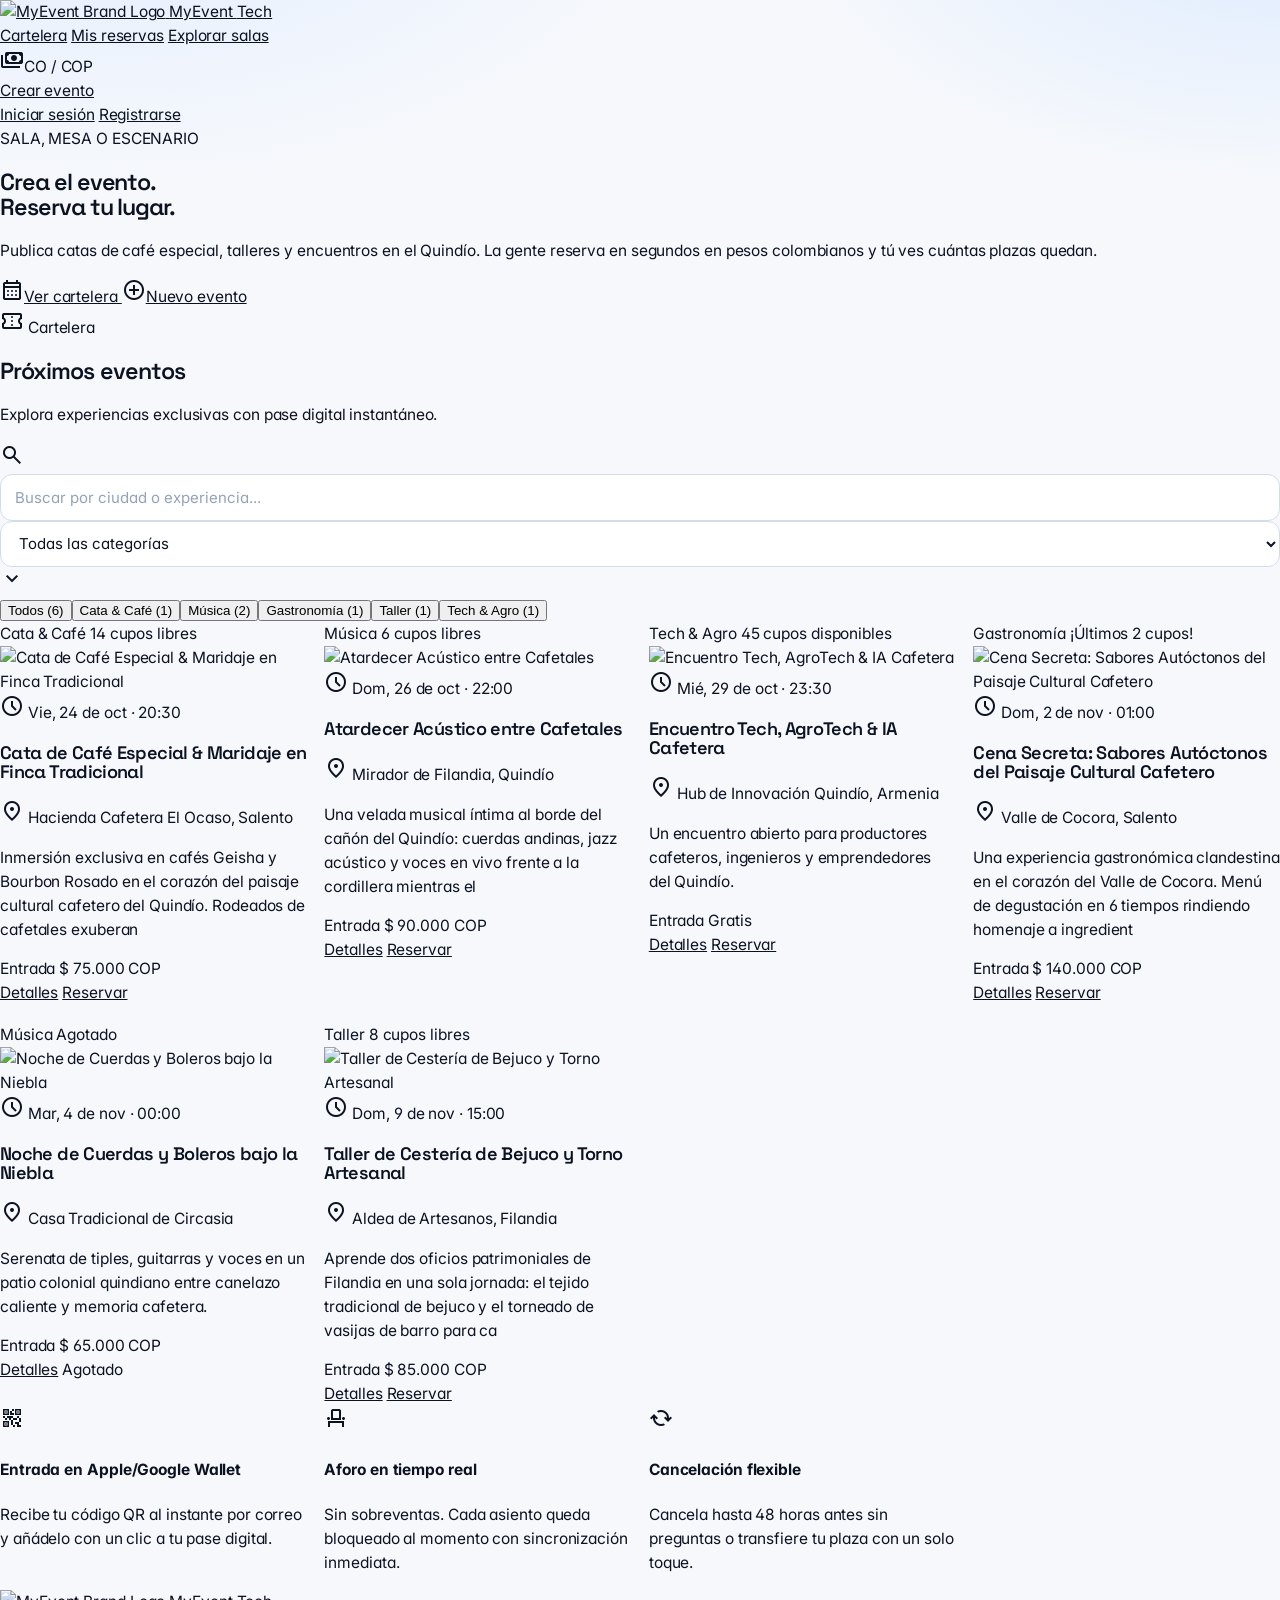
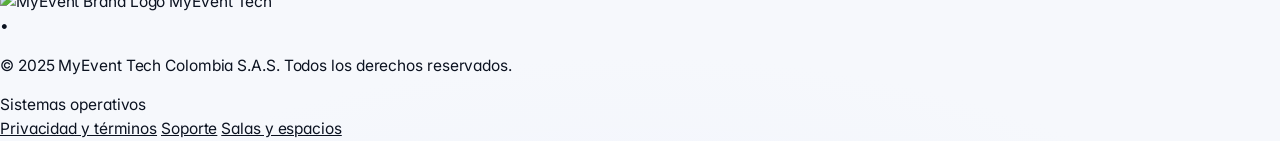
==== commit a7d2a851: "Event detail complete" ====
--- a/index.html
+++ b/index.html
@@ -6,68 +6,83 @@
   <meta content="width=device-width, initial-scale=1.0" name="viewport">
   <meta content="web_standard" name="shell-type">
 
-  <!-- Fuentes -->
+  <title>Cartelera · MyEvent Tech</title>
+  <meta name="description" content="Explora y reserva experiencias en el Quindío: café, música, gastronomía y más.">
+
   <link href="https://fonts.googleapis.com" rel="preconnect">
-  <link crossorigin="" href="https://fonts.gstatic.com" rel="preconnect">
-  <link
-    href="https://fonts.googleapis.com/css2?family=Inter:wght@400;500;600&amp;family=Space+Grotesk:wght@600;700&amp;display=swap"
-    rel="stylesheet">
-  <link
-    href="https://fonts.googleapis.com/css2?family=Material+Symbols+Outlined:opsz,wght,FILL,GRAD@20..48,100..700,0..1,-50..200"
-    rel="stylesheet">
-  <link
-    href="https://fonts.googleapis.com/css2?family=Material+Symbols+Outlined:wght,FILL@100..700,0..1&amp;display=swap"
-    rel="stylesheet">
-
-  <!-- Estilos propios -->
+  <link crossorigin href="https://fonts.gstatic.com" rel="preconnect">
+  <link href="https://fonts.googleapis.com/css2?family=Inter:wght@400;500;600&family=Space+Grotesk:wght@600;700&display=swap" rel="stylesheet">
+  <link href="https://fonts.googleapis.com/css2?family=Material+Symbols+Outlined:opsz,wght,FILL,GRAD@20..48,100..700,0..1,-50..200" rel="stylesheet">
+
   <link rel="stylesheet" href="styles.css">
 
-  <!-- Tailwind CDN + configuración del tema -->
   <script src="https://cdn.tailwindcss.com"></script>
-  <script
-    id="tailwind-config">tailwind.config = { darkMode: "class", theme: { extend: { colors: { "inverse-surface": "#2a3040", "on-secondary-fixed-variant": "#5a00c6", "on-primary-fixed-variant": "#003ea8", "on-secondary-container": "#fffbff", "on-primary-container": "#eeefff", "background": "#f9f9ff", "on-surface": "#151b2a", "error": "#ba1a1a", "surface-bright": "#f9f9ff", "on-background": "#151b2a", "inverse-on-surface": "#edf0ff", "secondary-container": "#8a4cfc", "on-secondary-fixed": "#25005a", "surface-container-highest": "#dce2f6", "on-primary-fixed": "#00174b", "primary": "#004ac6", "on-tertiary-container": "#d7f6ff", "surface-container-lowest": "#ffffff", "secondary-fixed": "#eaddff", "surface-dim": "#d3daee", "outline": "#737686", "on-tertiary-fixed": "#001f26", "primary-container": "#2563eb", "inverse-primary": "#b4c5ff", "primary-fixed": "#dbe1ff", "on-error": "#ffffff", "on-error-container": "#93000a", "tertiary-container": "#00788c", "tertiary-fixed-dim": "#4cd7f6", "surface-container": "#e9edff", "surface-variant": "#dce2f6", "on-tertiary-fixed-variant": "#004e5c", "on-primary": "#ffffff", "secondary-fixed-dim": "#d2bbff", "surface-container-low": "#f1f3ff", "tertiary-fixed": "#acedff", "error-container": "#ffdad6", "secondary": "#712ae2", "surface-container-high": "#e2e8fc", "on-surface-variant": "#434655", "surface": "#f9f9ff", "on-secondary": "#ffffff", "primary-fixed-dim": "#b4c5ff", "tertiary": "#005e6e", "outline-variant": "#c3c6d7", "on-tertiary": "#ffffff", "surface-tint": "#0053db" }, borderRadius: { DEFAULT: "0.25rem", lg: "0.5rem", xl: "0.75rem", full: "9999px" }, spacing: { "gutter-sm": "1rem", "space-xs": "0.25rem", margin: "1.5rem", "space-md": "1rem", "space-xl": "2.5rem", gutter: "1.5rem", "margin-lg": "3rem", "margin-sm": "1rem", "gutter-lg": "2rem", "space-lg": "1.5rem", "space-sm": "0.5rem" }, fontFamily: { "headline-lg": ["Space Grotesk"], "headline-lg-mobile": ["Space Grotesk"], "headline-sm": ["Space Grotesk"], "body-lg": ["Inter"], display: ["Space Grotesk"], "headline-md": ["Space Grotesk"], "display-mobile": ["Space Grotesk"], "label-lg": ["Space Grotesk"], "label-md": ["Space Grotesk"], "body-sm": ["Inter"], "label-sm": ["Space Grotesk"], "body-md": ["Inter"], "code-num": ["Space Grotesk"] }, fontSize: { "headline-lg": ["40px", { lineHeight: "48px", letterSpacing: "-0.025em", fontWeight: "600" }], "headline-lg-mobile": ["28px", { lineHeight: "34px", letterSpacing: "-0.02em", fontWeight: "600" }], "headline-sm": ["20px", { lineHeight: "28px", letterSpacing: "-0.01em", fontWeight: "600" }], "body-lg": ["18px", { lineHeight: "28px", letterSpacing: "-0.01em", fontWeight: "400" }], display: ["56px", { lineHeight: "64px", letterSpacing: "-0.03em", fontWeight: "700" }], "headline-md": ["28px", { lineHeight: "36px", letterSpacing: "-0.02em", fontWeight: "600" }], "display-mobile": ["36px", { lineHeight: "42px", letterSpacing: "-0.02em", fontWeight: "700" }], "label-lg": ["14px", { lineHeight: "20px", letterSpacing: "0.01em", fontWeight: "600" }], "label-md": ["12px", { lineHeight: "16px", letterSpacing: "0.04em", fontWeight: "600" }], "body-sm": ["13px", { lineHeight: "20px", letterSpacing: "0.005em", fontWeight: "400" }], "label-sm": ["11px", { lineHeight: "14px", letterSpacing: "0.06em", fontWeight: "700" }], "body-md": ["15px", { lineHeight: "24px", letterSpacing: "0em", fontWeight: "400" }], "code-num": ["24px", { lineHeight: "28px", letterSpacing: "-0.02em", fontWeight: "700" }] } } } };</script>
+  <script id="tailwind-config">
+    tailwind.config = {
+      darkMode: "class",
+      theme: {
+        extend: {
+          colors: {
+            "inverse-surface":"#2a3040","on-secondary-fixed-variant":"#5a00c6","on-primary-fixed-variant":"#003ea8","on-secondary-container":"#fffbff","on-primary-container":"#eeefff","background":"#f9f9ff","on-surface":"#151b2a","error":"#ba1a1a","surface-bright":"#f9f9ff","on-background":"#151b2a","inverse-on-surface":"#edf0ff","secondary-container":"#8a4cfc","on-secondary-fixed":"#25005a","surface-container-highest":"#dce2f6","on-primary-fixed":"#00174b","primary":"#004ac6","on-tertiary-container":"#d7f6ff","surface-container-lowest":"#ffffff","secondary-fixed":"#eaddff","surface-dim":"#d3daee","outline":"#737686","on-tertiary-fixed":"#001f26","primary-container":"#2563eb","inverse-primary":"#b4c5ff","primary-fixed":"#dbe1ff","on-error":"#ffffff","on-error-container":"#93000a","tertiary-container":"#00788c","tertiary-fixed-dim":"#4cd7f6","surface-container":"#e9edff","surface-variant":"#dce2f6","on-tertiary-fixed-variant":"#004e5c","on-primary":"#ffffff","secondary-fixed-dim":"#d2bbff","surface-container-low":"#f1f3ff","tertiary-fixed":"#acedff","error-container":"#ffdad6","secondary":"#712ae2","surface-container-high":"#e2e8fc","on-surface-variant":"#434655","surface":"#f9f9ff","on-secondary":"#ffffff","primary-fixed-dim":"#b4c5ff","tertiary":"#005e6e","outline-variant":"#c3c6d7","on-tertiary":"#ffffff","surface-tint":"#0053db"
+          },
+          borderRadius: { DEFAULT:"0.25rem", lg:"0.5rem", xl:"0.75rem", full:"9999px" },
+          fontFamily: {
+            "headline-lg":["Space Grotesk"], "headline-lg-mobile":["Space Grotesk"], "headline-sm":["Space Grotesk"],
+            "body-lg":["Inter"], display:["Space Grotesk"], "headline-md":["Space Grotesk"], "display-mobile":["Space Grotesk"],
+            "label-lg":["Space Grotesk"], "label-md":["Space Grotesk"], "body-sm":["Inter"], "label-sm":["Space Grotesk"],
+            "body-md":["Inter"], "code-num":["Space Grotesk"]
+          },
+          fontSize: {
+            "headline-lg":["40px",{lineHeight:"48px",letterSpacing:"-0.025em",fontWeight:"600"}],
+            "headline-lg-mobile":["28px",{lineHeight:"34px",letterSpacing:"-0.02em",fontWeight:"600"}],
+            "headline-sm":["20px",{lineHeight:"28px",letterSpacing:"-0.01em",fontWeight:"600"}],
+            "body-lg":["18px",{lineHeight:"28px",letterSpacing:"-0.01em",fontWeight:"400"}],
+            display:["56px",{lineHeight:"64px",letterSpacing:"-0.03em",fontWeight:"700"}],
+            "headline-md":["28px",{lineHeight:"36px",letterSpacing:"-0.02em",fontWeight:"600"}],
+            "display-mobile":["36px",{lineHeight:"42px",letterSpacing:"-0.02em",fontWeight:"700"}],
+            "label-lg":["14px",{lineHeight:"20px",letterSpacing:"0.01em",fontWeight:"600"}],
+            "label-md":["12px",{lineHeight:"16px",letterSpacing:"0.04em",fontWeight:"600"}],
+            "body-sm":["13px",{lineHeight:"20px",letterSpacing:"0.005em",fontWeight:"400"}],
+            "label-sm":["11px",{lineHeight:"14px",letterSpacing:"0.06em",fontWeight:"700"}],
+            "body-md":["15px",{lineHeight:"24px",letterSpacing:"0em",fontWeight:"400"}],
+            "code-num":["24px",{lineHeight:"28px",letterSpacing:"-0.02em",fontWeight:"700"}]
+          }
+        }
+      }
+    };
+  </script>
 </head>
 
-<body
-  class="bg-surface font-body-md text-on-surface min-h-screen selection:bg-primary-fixed selection:text-on-primary-fixed">
+<body class="bg-surface font-body-md text-on-surface min-h-screen selection:bg-primary-fixed selection:text-on-primary-fixed">
   <div class="fixed inset-0 pointer-events-none z-0 overflow-hidden">
-    <div
-      class="absolute -top-40 left-1/2 -translate-x-1/2 w-[1000px] h-[480px] bg-gradient-to-b from-[#e0ecff]/60 via-[#dbeafe]/40 to-transparent blur-3xl opacity-70">
-    </div>
-    <div
-      class="absolute top-1/4 right-0 w-[500px] h-[500px] bg-secondary-fixed/30 rounded-full blur-[120px] pointer-events-none">
-    </div>
+    <div class="absolute -top-40 left-1/2 -translate-x-1/2 w-[1000px] h-[480px] bg-gradient-to-b from-[#e0ecff]/60 via-[#dbeafe]/40 to-transparent blur-3xl opacity-70"></div>
+    <div class="absolute top-1/4 right-0 w-[500px] h-[500px] bg-secondary-fixed/30 rounded-full blur-[120px] pointer-events-none"></div>
   </div>
 
   <header class="fixed top-0 inset-x-0 z-50 bg-surface/80 backdrop-blur-xl shadow-[0_1px_8px_rgba(0,0,0,0.04)]">
     <div class="h-16 max-w-7xl mx-auto px-6 lg:px-12 flex items-center justify-between gap-6">
-      <div class="flex items-center gap-8"><a class="flex items-center gap-3 transition-transform active:scale-95"
-          data-path="cartelera" href="#"><img alt="MyEvent Brand Logo" class="h-8 w-auto object-contain"
-            src="https://lh3.googleusercontent.com/aida/[base64]"><span
-            class="font-headline-sm text-headline-sm font-bold tracking-tight text-on-surface">MyEvent <span
-              class="text-primary font-normal text-body-sm align-middle ml-1 px-2 py-0.5 rounded-full bg-surface-container-high">Tech</span></span></a>
-        <nav class="hidden md:flex items-center gap-2"
-          data-active-classes="bg-surface-container text-primary font-label-lg rounded-full px-4 py-1.5 shadow-sm"><a
-            aria-current="page"
-            class="transition-colors bg-surface-container text-primary font-label-lg rounded-full px-4 py-1.5 shadow-sm"
-            data-path="cartelera" href="#">Cartelera</a><a
-            class="px-3.5 py-1.5 font-label-lg text-label-lg text-on-surface-variant hover:text-on-surface transition-colors rounded-full"
-            data-path="my-event" href="#">Mis reservas</a><a
-            class="px-3.5 py-1.5 font-label-lg text-label-lg text-on-surface-variant hover:text-on-surface transition-colors rounded-full"
-            href="#">Explorar salas</a></nav>
+      <div class="flex items-center gap-8">
+        <a class="flex items-center gap-3 transition-transform active:scale-95" data-path="cartelera" href="#">
+          <img alt="MyEvent Brand Logo" class="h-8 w-auto object-contain"
+            src="https://lh3.googleusercontent.com/aida/[base64]">
+          <span class="font-headline-sm text-headline-sm font-bold tracking-tight text-on-surface">MyEvent
+            <span class="text-primary font-normal text-body-sm align-middle ml-1 px-2 py-0.5 rounded-full bg-surface-container-high">Tech</span>
+          </span>
+        </a>
+        <nav class="hidden md:flex items-center gap-2">
+          <a aria-current="page" class="transition-colors bg-surface-container text-primary font-label-lg rounded-full px-4 py-1.5 shadow-sm" data-path="cartelera" href="#">Cartelera</a>
+          <a class="px-3.5 py-1.5 font-label-lg text-on-surface-variant hover:text-on-surface transition-colors rounded-full" data-path="my-event" href="#">Mis reservas</a>
+          <a class="px-3.5 py-1.5 font-label-lg text-on-surface-variant hover:text-on-surface transition-colors rounded-full" href="#">Explorar salas</a>
+        </nav>
       </div>
       <div class="flex items-center gap-4">
-        <div
-          class="flex items-center gap-1.5 px-3 py-1 bg-surface-container rounded-full text-label-sm font-label-sm text-on-surface-variant border border-outline-variant">
-          <span class="material-symbols-outlined text-sm text-primary">payments</span><span class="">CO / COP</span>
-        </div><a
-          class="hidden sm:inline-flex items-center justify-center px-4 py-2 font-label-lg text-label-lg text-on-primary bg-primary hover:bg-primary-container rounded-full transition-all shadow-[0_4px_14px_0_rgba(37,99,235,0.28)] active:scale-95"
-          data-path="new-event" href="#">Crear evento</a>
-        <div class="flex items-center gap-3 pl-2"><a
-            class="flex items-center gap-2 rounded-full focus:outline-none focus:ring-2 focus:ring-primary focus:ring-offset-2 transition-transform hover:scale-105"
-            data-path="preferences" href="#"><img alt="Profile"
-              class="w-8 h-8 rounded-full object-cover ring-2 ring-surface-container-highest"
-              src="https://lh3.googleusercontent.com/aida-public/[base64]"></a>
+        <div class="flex items-center gap-1.5 px-3 py-1 bg-surface-container rounded-full text-label-sm font-label-sm text-on-surface-variant border border-outline-variant">
+          <span class="material-symbols-outlined text-sm text-primary">payments</span><span>CO / COP</span>
+        </div>
+        <a class="hidden sm:inline-flex items-center justify-center px-4 py-2 font-label-lg text-label-lg text-on-primary bg-primary hover:bg-primary-container rounded-full transition-all shadow-[0_4px_14px_0_rgba(37,99,235,0.28)] active:scale-95" data-path="new-event" href="#">Crear evento</a>
+        <div class="flex items-center gap-3">
+          <a class="inline-flex items-center justify-center px-4 py-2 font-label-lg text-on-surface-variant hover:text-on-surface hover:bg-surface-container-high rounded-full transition-all" data-path="login" href="#">Iniciar sesión</a>
+          <a class="inline-flex items-center justify-center px-4 py-2 font-label-lg text-on-primary bg-primary hover:bg-primary-container rounded-full transition-all shadow-[0_4px_14px_0_rgba(37,99,235,0.28)] active:scale-95" data-path="register" href="#">Registrarse</a>
         </div>
       </div>
     </div>
@@ -76,451 +91,95 @@
   <main class="relative z-10 w-full pt-16 bg-transparent min-h-[calc(100vh-280px)]">
     <div class="flex flex-col w-full">
       <div class="relative w-full max-w-7xl mx-auto px-4 sm:px-6 lg:px-12 pt-8 sm:pt-14 pb-12 sm:pb-20">
-        <div
-          class="absolute top-10 left-1/2 -translate-x-1/2 w-[720px] max-w-full h-72 bg-gradient-to-tr from-primary/10 via-secondary/5 to-tertiary-container/10 blur-3xl pointer-events-none -z-10 rounded-full">
-        </div>
-
-        <!-- HERO SECTION -->
+        <div class="absolute top-10 left-1/2 -translate-x-1/2 w-[720px] max-w-full h-72 bg-gradient-to-tr from-primary/10 via-secondary/5 to-tertiary-container/10 blur-3xl pointer-events-none -z-10 rounded-full"></div>
+
+        <!-- HERO -->
         <section class="flex flex-col items-center text-center max-w-4xl mx-auto mb-14 sm:mb-20">
-          <div
-            class="inline-flex items-center gap-2.5 px-4 py-1.5 rounded-full bg-surface-container-high text-primary mb-6 shadow-sm">
+          <div class="inline-flex items-center gap-2.5 px-4 py-1.5 rounded-full bg-surface-container-high text-primary mb-6 shadow-sm">
             <span class="w-2 h-2 rounded-full bg-primary-container animate-ping"></span>
             <span class="w-2 h-2 rounded-full bg-primary-container -ml-4"></span>
-            <span class="font-label-sm text-label-sm uppercase tracking-wider text-on-surface-variant">SALA, MESA O
-              ESCENARIO</span>
-          </div>
-          <h1
-            class="font-display text-display max-sm:text-display-mobile text-on-surface mb-6 tracking-tight leading-[1.08]">
+            <span class="font-label-sm uppercase tracking-wider text-on-surface-variant">SALA, MESA O ESCENARIO</span>
+          </div>
+          <h1 class="font-display text-display max-sm:text-display-mobile text-on-surface mb-6 tracking-tight leading-[1.08]">
             Crea el evento. <br class="hidden sm:inline">
-            <span
-              class="bg-gradient-to-r from-primary via-primary-container to-secondary text-transparent bg-clip-text">
-              Reserva tu lugar.
-            </span>
+            <span class="bg-gradient-to-r from-primary via-primary-container to-secondary text-transparent bg-clip-text">Reserva tu lugar.</span>
           </h1>
-          <p class="font-body-lg text-body-lg text-on-surface-variant max-w-2xl mb-9 leading-relaxed">Publica catas de
-            café especial, talleres y encuentros en el Quindío. La gente reserva en segundos en pesos colombianos y tú
-            ves cuántas plazas quedan.</p>
+          <p class="font-body-lg text-on-surface-variant max-w-2xl mb-9 leading-relaxed">
+            Publica catas de café especial, talleres y encuentros en el Quindío. La gente reserva en segundos en pesos colombianos y tú ves cuántas plazas quedan.
+          </p>
           <div class="flex flex-wrap items-center justify-center gap-4 w-full sm:w-auto">
-            <a class="inline-flex items-center justify-center gap-2 px-8 py-3.5 rounded-full bg-primary hover:bg-primary-container text-on-primary font-label-lg text-label-lg shadow-[0_8px_20px_-4px_rgba(0,74,198,0.38)] hover:shadow-[0_12px_28px_-6px_rgba(0,74,198,0.5)] transition-all transform hover:-translate-y-0.5 active:scale-95"
-              href="#cartelera-grid">
-              <span class="material-symbols-outlined text-lg">calendar_month</span>
-              Ver cartelera
+            <a class="inline-flex items-center justify-center gap-2 px-8 py-3.5 rounded-full bg-primary hover:bg-primary-container text-on-primary font-label-lg shadow-[0_8px_20px_-4px_rgba(0,74,198,0.38)] transition-all active:scale-95" href="#cartelera-grid">
+              <span class="material-symbols-outlined text-lg">calendar_month</span>Ver cartelera
             </a>
-            <a class="inline-flex items-center justify-center gap-2 px-7 py-3.5 rounded-full bg-surface-container-highest hover:bg-surface-variant text-on-surface font-label-lg text-label-lg shadow-sm transition-all transform hover:-translate-y-0.5 active:scale-95"
-              data-path="new-event" href="#">
-              <span class="material-symbols-outlined text-lg text-primary">add_circle</span>
-              Nuevo evento
+            <a class="inline-flex items-center justify-center gap-2 px-7 py-3.5 rounded-full bg-surface-container-highest hover:bg-surface-variant text-on-surface font-label-lg shadow-sm transition-all active:scale-95" data-path="new-event" href="#">
+              <span class="material-symbols-outlined text-lg text-primary">add_circle</span>Nuevo evento
             </a>
           </div>
-
-          <div class="w-full grid grid-cols-1 sm:grid-cols-3 gap-4 mt-12 sm:mt-16 text-left">
-            <div
-              class="relative overflow-hidden rounded-2xl bg-surface-container-lowest p-6 shadow-[0_2px_12px_rgba(21,27,42,0.04)] group hover:shadow-md transition-all">
-              <div class="absolute top-0 inset-x-0 h-1 bg-gradient-to-r from-primary to-primary-container"></div>
-              <div class="flex items-center justify-between mb-2">
-                <span
-                  class="font-label-sm text-label-sm uppercase tracking-wider text-on-surface-variant">Disponibles</span>
-                <div class="w-8 h-8 rounded-full bg-surface-container flex items-center justify-center text-primary">
-                  <span class="material-symbols-outlined text-base">local_activity</span>
-                </div>
-              </div>
-              <div class="font-code-num text-code-num text-on-surface group-hover:text-primary transition-colors">24
-              </div>
-              <p class="font-label-md text-label-md text-on-surface-variant mt-1">Eventos activos esta semana</p>
-            </div>
-            <div
-              class="relative overflow-hidden rounded-2xl bg-surface-container-lowest p-6 shadow-[0_2px_12px_rgba(21,27,42,0.04)] group hover:shadow-md transition-all">
-              <div class="absolute top-0 inset-x-0 h-1 bg-gradient-to-r from-tertiary to-tertiary-container"></div>
-              <div class="flex items-center justify-between mb-2">
-                <span class="font-label-sm text-label-sm uppercase tracking-wider text-on-surface-variant">Aforo
-                  Total</span>
-                <div class="w-8 h-8 rounded-full bg-surface-container flex items-center justify-center text-tertiary">
-                  <span class="material-symbols-outlined text-base">group</span>
-                </div>
-              </div>
-              <div class="font-code-num text-code-num text-on-surface group-hover:text-tertiary transition-colors">380
-              </div>
-              <p class="font-label-md text-label-md text-on-surface-variant mt-1">Plazas libres confirmadas</p>
-            </div>
-            <div
-              class="relative overflow-hidden rounded-2xl bg-surface-container-lowest p-6 shadow-[0_2px_12px_rgba(21,27,42,0.04)] group hover:shadow-md transition-all">
-              <div class="absolute top-0 inset-x-0 h-1 bg-gradient-to-r from-secondary to-secondary-container"></div>
-              <div class="flex items-center justify-between mb-2">
-                <span
-                  class="font-label-sm text-label-sm uppercase tracking-wider text-on-surface-variant">Comunidad</span>
-                <div class="w-8 h-8 rounded-full bg-surface-container flex items-center justify-center text-secondary">
-                  <span class="material-symbols-outlined text-base">verified</span>
-                </div>
-              </div>
-              <div class="font-code-num text-code-num text-on-surface group-hover:text-secondary transition-colors">
-                1.420</div>
-              <p class="font-label-md text-label-md text-on-surface-variant mt-1">Reservas hechas este mes</p>
-            </div>
-          </div>
         </section>
 
-        <!-- EVENTS DIRECTORY -->
+        <!-- CARTELERA -->
         <section class="w-full flex flex-col pt-4 scroll-mt-24" id="cartelera-grid">
-          <div
-            class="flex flex-col lg:flex-row lg:items-end justify-between gap-6 mb-8 pb-6 bg-surface-container-low/60 rounded-3xl p-6 sm:p-8 backdrop-blur-sm">
+          <div class="flex flex-col lg:flex-row lg:items-end justify-between gap-6 mb-8 pb-6 bg-surface-container-low/60 rounded-3xl p-6 sm:p-8 backdrop-blur-sm">
             <div>
-              <div
-                class="flex items-center gap-2 text-primary font-label-md text-label-md uppercase tracking-wider mb-2">
+              <div class="flex items-center gap-2 text-primary font-label-md uppercase tracking-wider mb-2">
                 <span class="material-symbols-outlined text-base">confirmation_number</span>
-                <span class="">Cartelera</span>
+                <span>Cartelera</span>
               </div>
               <h2 class="font-headline-lg text-headline-lg text-on-surface">Próximos eventos</h2>
-              <p class="font-body-md text-body-md text-on-surface-variant mt-1">
-                Explora experiencias exclusivas de música, gastronomía y tecnología con pase digital instantáneo.
+              <p class="font-body-md text-on-surface-variant mt-1">
+                Explora experiencias exclusivas con pase digital instantáneo.
               </p>
             </div>
             <div class="flex flex-col sm:flex-row gap-3 w-full lg:w-auto">
               <div class="relative flex-1 sm:w-72">
-                <span
-                  class="material-symbols-outlined absolute left-3.5 top-1/2 -translate-y-1/2 text-on-surface-variant text-lg">search</span>
-                <input
-                  class="w-full h-11 pl-10 pr-4 bg-surface-container-lowest text-on-surface placeholder:text-outline font-body-sm text-body-sm rounded-full shadow-sm focus:outline-none focus:ring-2 focus:ring-primary focus:bg-surface-container-lowest transition-all"
-                  id="event-search-input" placeholder="Buscar en Armenia, Salento, Filandia o por experiencia..."
-                  type="text">
+                <span class="material-symbols-outlined absolute left-3.5 top-1/2 -translate-y-1/2 text-on-surface-variant text-lg">search</span>
+                <input class="w-full h-11 pl-10 pr-4 bg-surface-container-lowest text-on-surface placeholder:text-outline font-body-sm rounded-full shadow-sm focus:outline-none focus:ring-2 focus:ring-primary transition-all"
+                  id="event-search-input" placeholder="Buscar por ciudad o experiencia..." type="text">
               </div>
               <div class="relative sm:w-56">
-                <select
-                  class="w-full h-11 pl-4 pr-10 appearance-none bg-surface-container-lowest text-on-surface font-label-md text-label-md rounded-full shadow-sm focus:outline-none focus:ring-2 focus:ring-primary cursor-pointer transition-all"
+                <select class="w-full h-11 pl-4 pr-10 appearance-none bg-surface-container-lowest text-on-surface font-label-md rounded-full shadow-sm focus:outline-none focus:ring-2 focus:ring-primary cursor-pointer transition-all"
                   id="category-dropdown">
                   <option value="all">Todas las categorías</option>
-                  <option value="cafe">Café &amp; Catas</option>
-                  <option value="musica">Música &amp; Cultura</option>
-                  <option value="gastronomia">Gastronomía</option>
-                  <option value="talleres">Talleres</option>
-                  <option value="tech">Tech &amp; Agro</option>
                 </select>
-                <span
-                  class="material-symbols-outlined absolute right-3.5 top-1/2 -translate-y-1/2 text-on-surface-variant pointer-events-none text-base">expand_more</span>
-              </div>
-            </div>
-          </div>
-
-          <div class="flex items-center gap-2 overflow-x-auto pb-4 mb-6 scrollbar-none" id="chip-filters"><button
-              class="filter-chip active-chip px-4 py-1.5 rounded-full font-label-md text-label-md bg-inverse-surface text-inverse-on-surface transition-all shadow-sm shrink-0"
-              data-filter="all">Todos (6)</button><button
-              class="filter-chip px-4 py-1.5 rounded-full font-label-md text-label-md bg-surface-container text-on-surface-variant hover:bg-surface-container-high transition-all shrink-0"
-              data-filter="cafe">Café &amp; Catas</button><button
-              class="filter-chip px-4 py-1.5 rounded-full font-label-md text-label-md bg-surface-container text-on-surface-variant hover:bg-surface-container-high transition-all shrink-0"
-              data-filter="musica">Música &amp; Cultura</button><button
-              class="filter-chip px-4 py-1.5 rounded-full font-label-md text-label-md bg-surface-container text-on-surface-variant hover:bg-surface-container-high transition-all shrink-0"
-              data-filter="gastronomia">Gastronomía</button><button
-              class="filter-chip px-4 py-1.5 rounded-full font-label-md text-label-md bg-surface-container text-on-surface-variant hover:bg-surface-container-high transition-all shrink-0"
-              data-filter="talleres">Talleres</button><button
-              class="filter-chip px-4 py-1.5 rounded-full font-label-md text-label-md bg-surface-container text-on-surface-variant hover:bg-surface-container-high transition-all shrink-0"
-              data-filter="tech">Tech &amp; Agro</button></div>
-
-          <div class="grid grid-cols-1 md:grid-cols-2 lg:grid-cols-3 gap-6" id="cards-container">
-
-            <!-- CARD 1 -->
-            <article
-              class="event-card group flex flex-col justify-between rounded-3xl bg-surface-container-lowest p-6 shadow-[0_2px_16px_rgba(21,27,42,0.05)] hover:shadow-[0_16px_32px_-8px_rgba(0,74,198,0.12)] transition-all duration-300 transform hover:-translate-y-1 relative overflow-hidden"
-              data-category="cafe">
-              <div class="absolute top-0 inset-x-0 h-1.5 bg-gradient-to-r from-primary to-primary-container"></div>
-              <div>
-                <div class="flex items-center justify-between gap-2 mb-4"><span
-                    class="inline-flex items-center px-3 py-1 rounded-full font-label-sm text-label-sm bg-primary-fixed text-on-primary-fixed uppercase tracking-wide">CATA
-                    &amp; CAFÉ</span><span
-                    class="inline-flex items-center gap-1.5 font-label-md text-label-md text-emerald-600 bg-emerald-50 px-2.5 py-1 rounded-full"><span
-                      class="w-1.5 h-1.5 rounded-full bg-emerald-500 animate-pulse"></span>14 cupos libres</span></div>
-                <div class="relative h-44 rounded-2xl overflow-hidden mb-5 bg-surface-container"><img
-                    class="w-full h-full object-cover group-hover:scale-105 transition-transform duration-500"
-                    data-alt="Specialty coffee cupping in traditional coffee hacienda Quindio Colombia"
-                    src="https://lh3.googleusercontent.com/aida-public/[base64]">
-                  <div class="absolute inset-0 bg-gradient-to-t from-inverse-surface/60 via-transparent to-transparent"></div>
-                  <div
-                    class="absolute bottom-3 left-3 flex items-center gap-1.5 text-surface-container-lowest font-label-md text-label-md">
-                    <span class="material-symbols-outlined text-sm">schedule</span>Jue, 24 Oct · 15:30
-                  </div>
-                </div>
-                <h3
-                  class="font-headline-sm text-headline-sm text-on-surface group-hover:text-primary transition-colors line-clamp-1 mb-1">
-                  Cata de Café Especial &amp; Maridaje en Finca Tradicional</h3>
-                <p class="font-body-sm text-body-sm text-on-surface-variant flex items-center gap-1.5 mb-3"><span
-                    class="material-symbols-outlined text-base text-primary">location_on</span>Hacienda Cafetera El
-                  Ocaso, Salento</p>
-                <p class="font-body-sm text-body-sm text-on-surface-variant line-clamp-2 mb-6">Recorrido sensorial por
-                  varietales Geisha y Borbón rosado guiado por catadores Q-Grader con maridaje de repostería artesanal.</p>
-              </div>
-              <div class="pt-4 border-t-0 bg-surface-container-low rounded-2xl p-4 flex items-center justify-between">
-                <div><span
-                    class="block font-label-sm text-label-sm text-on-surface-variant uppercase tracking-wider">Entrada</span><span
-                    class="font-code-num text-code-num text-on-surface">$ 75.000 COP</span></div>
-                <div class="flex items-center gap-2"><button
-                    data-path="event-detail" data-params="id=cata-cafe-especial"
-                    class="px-3 py-2 rounded-full font-label-md text-label-md text-on-surface-variant hover:text-on-surface bg-surface-container-lowest hover:bg-surface-container-high transition-colors">Detalles</button><button
-                    data-path="event-detail" data-params="id=cata-cafe-especial"
-                    class="px-4 py-2 rounded-full font-label-md text-label-md bg-primary hover:bg-primary-container text-on-primary shadow-sm hover:shadow transition-all active:scale-95">Reservar</button>
-                </div>
-              </div>
-            </article>
-
-            <!-- CARD 2 -->
-            <article
-              class="event-card group flex flex-col justify-between rounded-3xl bg-surface-container-lowest p-6 shadow-[0_2px_16px_rgba(21,27,42,0.05)] hover:shadow-[0_16px_32px_-8px_rgba(0,120,140,0.12)] transition-all duration-300 transform hover:-translate-y-1 relative overflow-hidden"
-              data-category="musica">
-              <div class="absolute top-0 inset-x-0 h-1.5 bg-gradient-to-r from-tertiary to-tertiary-container"></div>
-              <div>
-                <div class="flex items-center justify-between gap-2 mb-4"><span
-                    class="inline-flex items-center px-3 py-1 rounded-full font-label-sm text-label-sm bg-tertiary-fixed text-on-tertiary-fixed uppercase tracking-wide">CONCIERTO</span><span
-                    class="inline-flex items-center gap-1.5 font-label-md text-label-md text-amber-700 bg-amber-50 px-2.5 py-1 rounded-full"><span
-                      class="w-1.5 h-1.5 rounded-full bg-amber-500 animate-pulse"></span>6 cupos libres</span></div>
-                <div class="relative h-44 rounded-2xl overflow-hidden mb-5 bg-surface-container"><img
-                    class="w-full h-full object-cover group-hover:scale-105 transition-transform duration-500"
-                    data-alt="Sunset acoustic musical concert overlooking coffee hills in Filandia Quindio"
-                    src="https://lh3.googleusercontent.com/aida-public/[base64]">
-                  <div class="absolute inset-0 bg-gradient-to-t from-inverse-surface/60 via-transparent to-transparent"></div>
-                  <div
-                    class="absolute bottom-3 left-3 flex items-center gap-1.5 text-surface-container-lowest font-label-md text-label-md">
-                    <span class="material-symbols-outlined text-sm">schedule</span>Sáb, 26 Oct · 17:00
-                  </div>
-                </div>
-                <h3
-                  class="font-headline-sm text-headline-sm text-on-surface group-hover:text-tertiary transition-colors line-clamp-1 mb-1">
-                  Atardecer Acústico entre Cafetales</h3>
-                <p class="font-body-sm text-body-sm text-on-surface-variant flex items-center gap-1.5 mb-3"><span
-                    class="material-symbols-outlined text-base text-tertiary">location_on</span>Mirador de Filandia,
-                  Quindío</p>
-                <p class="font-body-sm text-body-sm text-on-surface-variant line-clamp-2 mb-6">Música andina y jazz
-                  acústico al atardecer frente a las colinas del Eje Cafetero con copa de café filtrado en método
-                  Chemex.</p>
-              </div>
-              <div class="pt-4 border-t-0 bg-surface-container-low rounded-2xl p-4 flex items-center justify-between">
-                <div><span
-                    class="block font-label-sm text-label-sm text-on-surface-variant uppercase tracking-wider">Entrada</span><span
-                    class="font-code-num text-code-num text-on-surface">$ 90.000 COP</span></div>
-                <div class="flex items-center gap-2"><button
-                    data-path="event-detail" data-params="id=atardecer-acustico"
-                    class="px-3 py-2 rounded-full font-label-md text-label-md text-on-surface-variant hover:text-on-surface bg-surface-container-lowest hover:bg-surface-container-high transition-colors">Detalles</button><button
-                    data-path="event-detail" data-params="id=atardecer-acustico"
-                    class="px-4 py-2 rounded-full font-label-md text-label-md bg-primary hover:bg-primary-container text-on-primary shadow-sm hover:shadow transition-all active:scale-95">Reservar</button>
-                </div>
-              </div>
-            </article>
-
-            <!-- CARD 3 -->
-            <article
-              class="event-card group flex flex-col justify-between rounded-3xl bg-surface-container-lowest p-6 shadow-[0_2px_16px_rgba(21,27,42,0.05)] hover:shadow-[0_16px_32px_-8px_rgba(113,42,226,0.12)] transition-all duration-300 transform hover:-translate-y-1 relative overflow-hidden"
-              data-category="tech">
-              <div class="absolute top-0 inset-x-0 h-1.5 bg-gradient-to-r from-secondary to-primary"></div>
-              <div>
-                <div class="flex items-center justify-between gap-2 mb-4"><span
-                    class="inline-flex items-center px-3 py-1 rounded-full font-label-sm text-label-sm bg-secondary-fixed text-on-secondary-fixed uppercase tracking-wide">TECH
-                    &amp; AGRO</span><span
-                    class="inline-flex items-center gap-1.5 font-label-md text-label-md text-emerald-600 bg-emerald-50 px-2.5 py-1 rounded-full"><span
-                      class="w-1.5 h-1.5 rounded-full bg-emerald-500 animate-pulse"></span>45 cupos libres</span></div>
-                <div class="relative h-44 rounded-2xl overflow-hidden mb-5 bg-surface-container"><img
-                    class="w-full h-full object-cover group-hover:scale-105 transition-transform duration-500"
-                    data-alt="Agritech and AI coffee tech conference in Armenia Quindio innovation hub"
-                    src="https://lh3.googleusercontent.com/aida-public/[base64]">
-                  <div class="absolute inset-0 bg-gradient-to-t from-inverse-surface/60 via-transparent to-transparent"></div>
-                  <div
-                    class="absolute bottom-3 left-3 flex items-center gap-1.5 text-surface-container-lowest font-label-md text-label-md">
-                    <span class="material-symbols-outlined text-sm">schedule</span>Mar, 29 Oct · 18:30
-                  </div>
-                </div>
-                <h3
-                  class="font-headline-sm text-headline-sm text-on-surface group-hover:text-secondary transition-colors line-clamp-1 mb-1">
-                  Encuentro Tech, AgroTech &amp; IA Cafetera</h3>
-                <p class="font-body-sm text-body-sm text-on-surface-variant flex items-center gap-1.5 mb-3"><span
-                    class="material-symbols-outlined text-base text-secondary">location_on</span>Hub de Innovación
-                  Quindío, Armenia</p>
-                <p class="font-body-sm text-body-sm text-on-surface-variant line-clamp-2 mb-6">Conferencias sobre
-                  sensores IoT en cafetales, monitoreo satelital de cosechas e inteligencia artificial aplicada al campo
-                  cafetero.</p>
-              </div>
-              <div class="pt-4 border-t-0 bg-surface-container-low rounded-2xl p-4 flex items-center justify-between">
-                <div><span
-                    class="block font-label-sm text-label-sm text-on-surface-variant uppercase tracking-wider">Entrada</span><span
-                    class="font-code-num text-code-num text-primary">Gratis</span></div>
-                <div class="flex items-center gap-2"><button
-                    data-path="event-detail" data-params="id=agrotech-ia"
-                    class="px-3 py-2 rounded-full font-label-md text-label-md text-on-surface-variant hover:text-on-surface bg-surface-container-lowest hover:bg-surface-container-high transition-colors">Detalles</button><button
-                    data-path="event-detail" data-params="id=agrotech-ia"
-                    class="px-4 py-2 rounded-full font-label-md text-label-md bg-secondary hover:bg-secondary-container text-on-secondary shadow-sm hover:shadow transition-all active:scale-95">Reservar</button>
-                </div>
-              </div>
-            </article>
-
-            <!-- CARD 4 -->
-            <article
-              class="event-card group flex flex-col justify-between rounded-3xl bg-surface-container-lowest p-6 shadow-[0_2px_16px_rgba(21,27,42,0.05)] hover:shadow-[0_16px_32px_-8px_rgba(239,68,68,0.12)] transition-all duration-300 transform hover:-translate-y-1 relative overflow-hidden"
-              data-category="gastronomia">
-              <div class="absolute top-0 inset-x-0 h-1.5 bg-gradient-to-r from-error to-secondary"></div>
-              <div>
-                <div class="flex items-center justify-between gap-2 mb-4"><span
-                    class="inline-flex items-center px-3 py-1 rounded-full font-label-sm text-label-sm bg-error-container text-on-error-container uppercase tracking-wide">CENA
-                    SECRETA</span><span
-                    class="inline-flex items-center gap-1.5 font-label-md text-label-md text-rose-700 bg-rose-50 px-2.5 py-1 rounded-full font-bold"><span
-                      class="w-1.5 h-1.5 rounded-full bg-rose-600 animate-ping"></span>¡Últimos 2 cupos!</span></div>
-                <div class="relative h-44 rounded-2xl overflow-hidden mb-5 bg-surface-container"><img
-                    class="w-full h-full object-cover group-hover:scale-105 transition-transform duration-500"
-                    data-alt="Secret Andean Colombian gastronomy dinner in misty Cocora valley Salento"
-                    src="https://lh3.googleusercontent.com/aida-public/[base64]">
-                  <div class="absolute inset-0 bg-gradient-to-t from-inverse-surface/60 via-transparent to-transparent"></div>
-                  <div
-                    class="absolute bottom-3 left-3 flex items-center gap-1.5 text-surface-container-lowest font-label-md text-label-md">
-                    <span class="material-symbols-outlined text-sm">schedule</span>Vie, 1 Nov · 20:00
-                  </div>
-                </div>
-                <h3
-                  class="font-headline-sm text-headline-sm text-on-surface group-hover:text-error transition-colors line-clamp-1 mb-1">
-                  Cena Secreta: Sabores Autóctonos del Paisaje Cultural Cafetero</h3>
-                <p class="font-body-sm text-body-sm text-on-surface-variant flex items-center gap-1.5 mb-3"><span
-                    class="material-symbols-outlined text-base text-error">lock</span>Valle de Cocora, Salento</p>
-                <p class="font-body-sm text-body-sm text-on-surface-variant line-clamp-2 mb-6">Menú de degustación en 6
-                  tiempos rindiendo homenaje a la trucha, plátano maduro y mieles de café. Coordenadas enviadas 3h
-                  antes.</p>
-              </div>
-              <div class="pt-4 border-t-0 bg-surface-container-low rounded-2xl p-4 flex items-center justify-between">
-                <div><span
-                    class="block font-label-sm text-label-sm text-on-surface-variant uppercase tracking-wider">Entrada</span><span
-                    class="font-code-num text-code-num text-on-surface">$ 140.000 COP</span></div>
-                <div class="flex items-center gap-2"><button
-                    data-path="event-detail" data-params="id=cena-secreta"
-                    class="px-3 py-2 rounded-full font-label-md text-label-md text-on-surface-variant hover:text-on-surface bg-surface-container-lowest hover:bg-surface-container-high transition-colors">Detalles</button><button
-                    data-path="event-detail" data-params="id=cena-secreta"
-                    class="px-4 py-2 rounded-full font-label-md text-label-md bg-primary hover:bg-primary-container text-on-primary shadow-sm hover:shadow transition-all active:scale-95">Reservar</button>
-                </div>
-              </div>
-            </article>
-
-            <!-- CARD 5 -->
-            <article
-              class="event-card group flex flex-col justify-between rounded-3xl bg-surface-container-lowest/80 p-6 shadow-[0_2px_16px_rgba(21,27,42,0.03)] hover:shadow-[0_12px_24px_rgba(21,27,42,0.06)] transition-all duration-300 relative overflow-hidden opacity-95"
-              data-category="musica">
-              <div class="absolute top-0 inset-x-0 h-1.5 bg-outline-variant"></div>
-              <div>
-                <div class="flex items-center justify-between gap-2 mb-4"><span
-                    class="inline-flex items-center px-3 py-1 rounded-full font-label-sm text-label-sm bg-surface-container-highest text-on-surface-variant uppercase tracking-wide">MÚSICA
-                    EN VIVO</span><span
-                    class="inline-flex items-center gap-1 font-label-md text-label-md text-on-surface-variant bg-surface-container px-2.5 py-1 rounded-full font-medium"><span
-                      class="material-symbols-outlined text-sm">block</span>Agotado (0 cupos)</span></div>
-                <div
-                  class="relative h-44 rounded-2xl overflow-hidden mb-5 bg-surface-container filter grayscale-[40%] group-hover:grayscale-0 transition-all duration-500">
-                  <img class="w-full h-full object-cover group-hover:scale-105 transition-transform duration-500"
-                    data-alt="Acoustic bolero and traditional string concert in historic colonial house in Circasia Quindio"
-                    src="https://lh3.googleusercontent.com/aida-public/[base64]">
-                  <div class="absolute inset-0 bg-gradient-to-t from-inverse-surface/70 via-transparent to-transparent"></div>
-                  <div
-                    class="absolute bottom-3 left-3 flex items-center gap-1.5 text-surface-container-lowest font-label-md text-label-md">
-                    <span class="material-symbols-outlined text-sm">schedule</span>Dom, 3 Nov · 19:00
-                  </div>
-                </div>
-                <h3
-                  class="font-headline-sm text-headline-sm text-on-surface group-hover:text-primary transition-colors line-clamp-1 mb-1">
-                  Noche de Cuerdas y Boleros bajo la Niebla</h3>
-                <p class="font-body-sm text-body-sm text-on-surface-variant flex items-center gap-1.5 mb-3"><span
-                    class="material-symbols-outlined text-base text-outline">location_on</span>Casa Tradicional de
-                  Circasia, Quindío</p>
-                <p class="font-body-sm text-body-sm text-on-surface-variant line-clamp-2 mb-6">Serenata de tiples y
-                  guitarras en un patio colonial quindiano entre canelazo caliente y memoria cafetera.</p>
-              </div>
-              <div class="pt-4 border-t-0 bg-surface-container-low rounded-2xl p-4 flex items-center justify-between">
-                <div><span
-                    class="block font-label-sm text-label-sm text-on-surface-variant uppercase tracking-wider">Entrada</span><span
-                    class="font-code-num text-code-num text-on-surface-variant">$ 65.000 COP</span></div>
-                <div class="flex items-center gap-2"><button
-                    data-path="event-detail" data-params="id=boleros-niebla"
-                    class="px-3 py-2 rounded-full font-label-md text-label-md text-on-surface-variant hover:text-on-surface bg-surface-container-lowest hover:bg-surface-container-high transition-colors">Detalles</button><button
-                    class="px-3 py-2 rounded-full font-label-md text-label-md bg-surface-container-highest hover:bg-surface-variant text-on-surface transition-all active:scale-95 flex items-center gap-1"><span
-                      class="material-symbols-outlined text-sm text-primary">notifications_active</span>Avisarme</button>
-                </div>
-              </div>
-            </article>
-
-            <!-- CARD 6 -->
-            <article
-              class="event-card group flex flex-col justify-between rounded-3xl bg-surface-container-lowest p-6 shadow-[0_2px_16px_rgba(21,27,42,0.05)] hover:shadow-[0_16px_32px_-8px_rgba(0,74,198,0.12)] transition-all duration-300 transform hover:-translate-y-1 relative overflow-hidden"
-              data-category="talleres">
-              <div class="absolute top-0 inset-x-0 h-1.5 bg-gradient-to-r from-primary to-tertiary"></div>
-              <div>
-                <div class="flex items-center justify-between gap-2 mb-4"><span
-                    class="inline-flex items-center px-3 py-1 rounded-full font-label-sm text-label-sm bg-tertiary-fixed text-on-tertiary-fixed uppercase tracking-wide">TALLER</span><span
-                    class="inline-flex items-center gap-1.5 font-label-md text-label-md text-emerald-600 bg-emerald-50 px-2.5 py-1 rounded-full"><span
-                      class="w-1.5 h-1.5 rounded-full bg-emerald-500 animate-pulse"></span>8 cupos libres</span></div>
-                <div class="relative h-44 rounded-2xl overflow-hidden mb-5 bg-surface-container"><img
-                    class="w-full h-full object-cover group-hover:scale-105 transition-transform duration-500"
-                    data-alt="Artisanal wicker basket weaving workshop and ceramics in Filandia Quindio"
-                    src="https://lh3.googleusercontent.com/aida-public/[base64]">
-                  <div class="absolute inset-0 bg-gradient-to-t from-inverse-surface/60 via-transparent to-transparent"></div>
-                  <div
-                    class="absolute bottom-3 left-3 flex items-center gap-1.5 text-surface-container-lowest font-label-md text-label-md">
-                    <span class="material-symbols-outlined text-sm">schedule</span>Sáb, 9 Nov · 10:00
-                  </div>
-                </div>
-                <h3
-                  class="font-headline-sm text-headline-sm text-on-surface group-hover:text-primary transition-colors line-clamp-1 mb-1">
-                  Taller de Cestería de Bejuco y Torno Artesanal</h3>
-                <p class="font-body-sm text-body-sm text-on-surface-variant flex items-center gap-1.5 mb-3"><span
-                    class="material-symbols-outlined text-base text-primary">location_on</span>Aldea de Artesanos,
-                  Filandia</p>
-                <p class="font-body-sm text-body-sm text-on-surface-variant line-clamp-2 mb-6">Aprende el tejido
-                  tradicional de bejuco patrimonio de Filandia y torneado de vasijas de barro para café con maestros
-                  artesanos.</p>
-              </div>
-              <div class="pt-4 border-t-0 bg-surface-container-low rounded-2xl p-4 flex items-center justify-between">
-                <div><span
-                    class="block font-label-sm text-label-sm text-on-surface-variant uppercase tracking-wider">Entrada</span><span
-                    class="font-code-num text-code-num text-on-surface">$ 85.000 COP</span></div>
-                <div class="flex items-center gap-2"><button
-                    data-path="event-detail" data-params="id=cesteria-torno"
-                    class="px-3 py-2 rounded-full font-label-md text-label-md text-on-surface-variant hover:text-on-surface bg-surface-container-lowest hover:bg-surface-container-high transition-colors">Detalles</button><button
-                    data-path="event-detail" data-params="id=cesteria-torno"
-                    class="px-4 py-2 rounded-full font-label-md text-label-md bg-primary hover:bg-primary-container text-on-primary shadow-sm hover:shadow transition-all active:scale-95">Reservar</button>
-                </div>
-              </div>
-            </article>
-
-          </div>
+                <span class="material-symbols-outlined absolute right-3.5 top-1/2 -translate-y-1/2 text-on-surface-variant pointer-events-none text-base">expand_more</span>
+              </div>
+            </div>
+          </div>
+
+          <div class="flex items-center gap-2 overflow-x-auto pb-4 mb-6 scrollbar-none" id="chip-filters"></div>
+
+          <div class="grid grid-cols-1 md:grid-cols-2 lg:grid-cols-3 gap-6" id="cards-container"></div>
         </section>
 
         <!-- TRUST BANNER -->
-        <section
-          class="mt-20 rounded-3xl bg-surface-container-lowest p-8 sm:p-12 shadow-[0_4px_24px_rgba(21,27,42,0.04)] relative overflow-hidden">
-          <div
-            class="absolute -right-20 -bottom-20 w-80 h-80 rounded-full bg-primary-fixed/40 blur-3xl pointer-events-none">
-          </div>
+        <section class="mt-20 rounded-3xl bg-surface-container-lowest p-8 sm:p-12 shadow-[0_4px_24px_rgba(21,27,42,0.04)] relative overflow-hidden">
+          <div class="absolute -right-20 -bottom-20 w-80 h-80 rounded-full bg-primary-fixed/40 blur-3xl pointer-events-none"></div>
           <div class="grid grid-cols-1 md:grid-cols-3 gap-8 relative z-10">
             <div class="flex items-start gap-4">
-              <div
-                class="w-12 h-12 rounded-2xl bg-surface-container-high flex items-center justify-center text-primary shrink-0">
+              <div class="w-12 h-12 rounded-2xl bg-surface-container-high flex items-center justify-center text-primary shrink-0">
                 <span class="material-symbols-outlined text-2xl">qr_code_2</span>
               </div>
               <div>
-                <h4 class="font-headline-sm text-headline-sm text-on-surface mb-1">Entrada en Apple/Google Wallet</h4>
-                <p class="font-body-sm text-body-sm text-on-surface-variant leading-relaxed">
-                  Recibe tu código QR al instante por correo y añádelo con un clic a tu pase digital sin necesidad de
-                  imprimir nada.
-                </p>
+                <h4 class="font-headline-sm text-on-surface mb-1">Entrada en Apple/Google Wallet</h4>
+                <p class="font-body-sm text-on-surface-variant leading-relaxed">Recibe tu código QR al instante por correo y añádelo con un clic a tu pase digital.</p>
               </div>
             </div>
             <div class="flex items-start gap-4">
-              <div
-                class="w-12 h-12 rounded-2xl bg-surface-container-high flex items-center justify-center text-secondary shrink-0">
+              <div class="w-12 h-12 rounded-2xl bg-surface-container-high flex items-center justify-center text-secondary shrink-0">
                 <span class="material-symbols-outlined text-2xl">event_seat</span>
               </div>
               <div>
-                <h4 class="font-headline-sm text-headline-sm text-on-surface mb-1">Aforo en tiempo real</h4>
-                <p class="font-body-sm text-body-sm text-on-surface-variant leading-relaxed">
-                  Sin sobreventas. Cada asiento, mesa o plaza queda bloqueada al momento con sincronización inmediata.
-                </p>
+                <h4 class="font-headline-sm text-on-surface mb-1">Aforo en tiempo real</h4>
+                <p class="font-body-sm text-on-surface-variant leading-relaxed">Sin sobreventas. Cada asiento queda bloqueado al momento con sincronización inmediata.</p>
               </div>
             </div>
             <div class="flex items-start gap-4">
-              <div
-                class="w-12 h-12 rounded-2xl bg-surface-container-high flex items-center justify-center text-tertiary shrink-0">
+              <div class="w-12 h-12 rounded-2xl bg-surface-container-high flex items-center justify-center text-tertiary shrink-0">
                 <span class="material-symbols-outlined text-2xl">cached</span>
               </div>
               <div>
-                <h4 class="font-headline-sm text-headline-sm text-on-surface mb-1">Cancelación flexible</h4>
-                <p class="font-body-sm text-body-sm text-on-surface-variant leading-relaxed">
-                  Cancela hasta 48 horas antes sin preguntas o transfiere tu plaza a cualquier amigo con un solo toque.
-                </p>
+                <h4 class="font-headline-sm text-on-surface mb-1">Cancelación flexible</h4>
+                <p class="font-body-sm text-on-surface-variant leading-relaxed">Cancela hasta 48 horas antes sin preguntas o transfiere tu plaza con un solo toque.</p>
               </div>
             </div>
           </div>
@@ -532,26 +191,30 @@
   <footer class="relative z-10 w-full bg-surface-container-low mt-20 shadow-[0_-1px_12px_rgba(0,0,0,0.02)]">
     <div class="max-w-7xl mx-auto px-6 lg:px-12 py-12 flex flex-col md:flex-row items-center justify-between gap-6">
       <div class="flex flex-col sm:flex-row items-center gap-4 text-center sm:text-left">
-        <div class="flex items-center gap-2.5"><img alt="MyEvent Brand Logo"
-            class="h-5 w-auto object-contain grayscale opacity-70"
-            src="https://lh3.googleusercontent.com/aida/[base64]"><span
-            class="font-headline-sm text-label-lg font-bold text-on-surface-variant">MyEvent Tech</span></div><span
-          class="hidden sm:inline text-outline-variant">•</span>
-        <p class="font-body-sm text-body-sm text-on-surface-variant">© 2025 MyEvent Tech Colombia S.A.S. Todos los
-          derechos reservados. Paisaje Cultural Cafetero, Quindío.</p>
-      </div>
-      <div class="flex flex-wrap items-center justify-center gap-6 font-label-sm text-label-sm text-on-surface-variant">
-        <div class="flex items-center gap-2"><span
-            class="inline-block w-2 h-2 rounded-full bg-emerald-500 animate-pulse"></span><span
-            class="text-on-surface-variant font-medium">Sistemas Operativos</span></div><a
-          class="hover:text-on-surface transition-colors" href="#">Privacidad y Términos</a><a
-          class="hover:text-on-surface transition-colors" href="#">Soporte</a><a
-          class="hover:text-on-surface transition-colors" href="#">Salas y Espacios</a>
+        <div class="flex items-center gap-2.5">
+          <img alt="MyEvent Brand Logo" class="h-5 w-auto object-contain grayscale opacity-70"
+            src="https://lh3.googleusercontent.com/aida/[base64]">
+          <span class="font-headline-sm text-label-lg font-bold text-on-surface-variant">MyEvent Tech</span>
+        </div>
+        <span class="hidden sm:inline text-outline-variant">•</span>
+        <p class="font-body-sm text-on-surface-variant">© 2025 MyEvent Tech Colombia S.A.S. Todos los derechos reservados.</p>
+      </div>
+      <div class="flex flex-wrap items-center justify-center gap-6 font-label-sm text-on-surface-variant">
+        <div class="flex items-center gap-2">
+          <span class="inline-block w-2 h-2 rounded-full bg-emerald-500 animate-pulse"></span>
+          <span class="font-medium">Sistemas operativos</span>
+        </div>
+        <a class="hover:text-on-surface transition-colors" href="#">Privacidad y términos</a>
+        <a class="hover:text-on-surface transition-colors" href="#">Soporte</a>
+        <a class="hover:text-on-surface transition-colors" href="#">Salas y espacios</a>
       </div>
     </div>
   </footer>
 
-  <!-- Scripts: SIEMPRE al final, JUSTO antes de cerrar body -->
+  <!-- Scripts: los tres compartidos viven en la raíz; app.js también -->
+  <script src="render-styles.js"></script>
+  <script src="events-seed.js"></script>
+  <script src="events-store.js"></script>
   <script src="app.js"></script>
   <script src="nav.js"></script>
 </body>
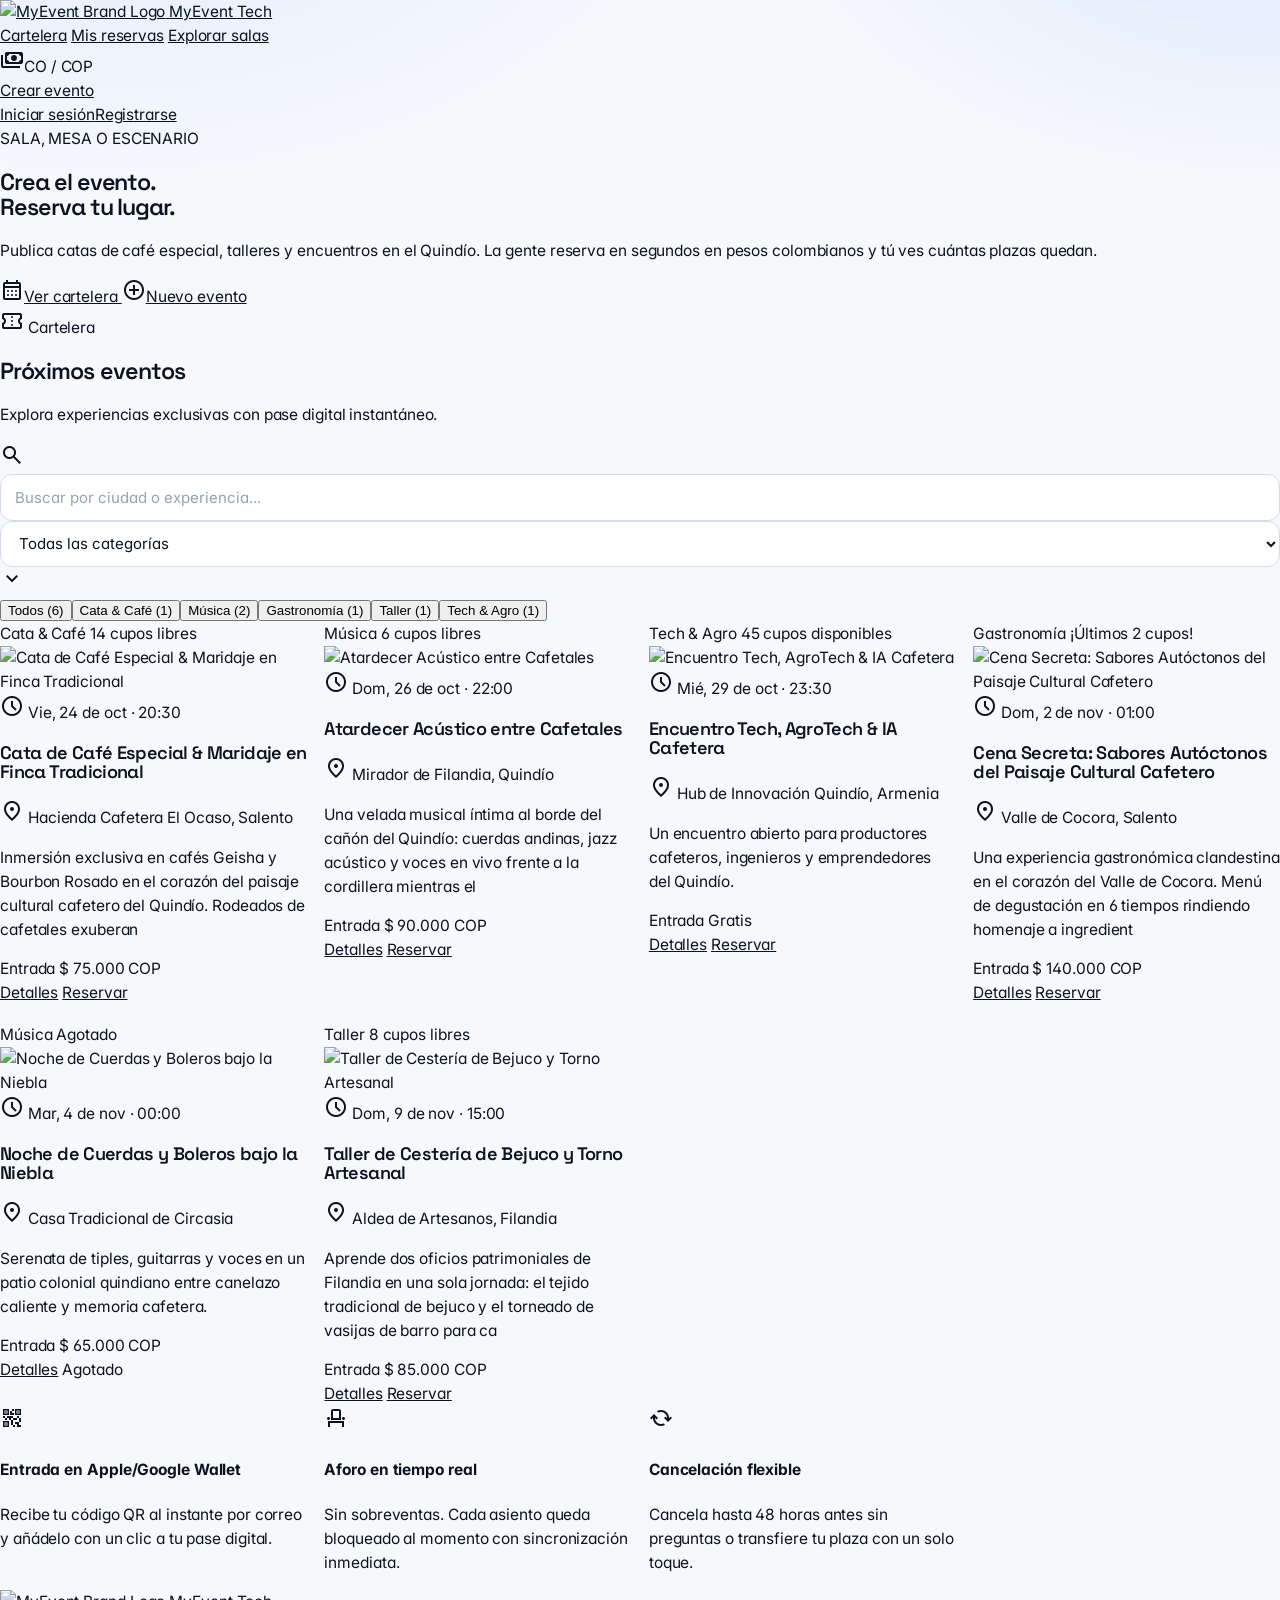
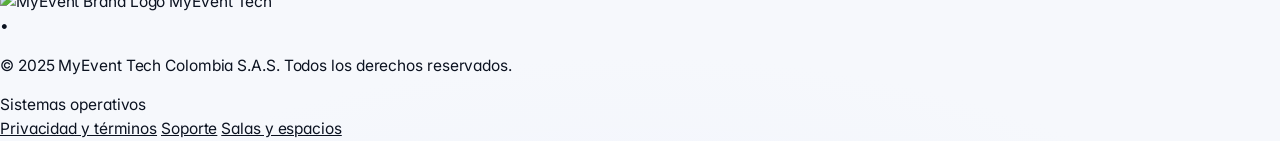
==== commit 25601715: "Login and events creation done" ====
--- a/index.html
+++ b/index.html
@@ -80,9 +80,8 @@
           <span class="material-symbols-outlined text-sm text-primary">payments</span><span>CO / COP</span>
         </div>
         <a class="hidden sm:inline-flex items-center justify-center px-4 py-2 font-label-lg text-label-lg text-on-primary bg-primary hover:bg-primary-container rounded-full transition-all shadow-[0_4px_14px_0_rgba(37,99,235,0.28)] active:scale-95" data-path="new-event" href="#">Crear evento</a>
-        <div class="flex items-center gap-3">
-          <a class="inline-flex items-center justify-center px-4 py-2 font-label-lg text-on-surface-variant hover:text-on-surface hover:bg-surface-container-high rounded-full transition-all" data-path="login" href="#">Iniciar sesión</a>
-          <a class="inline-flex items-center justify-center px-4 py-2 font-label-lg text-on-primary bg-primary hover:bg-primary-container rounded-full transition-all shadow-[0_4px_14px_0_rgba(37,99,235,0.28)] active:scale-95" data-path="register" href="#">Registrarse</a>
+        <div class="flex items-center gap-3" id="auth-nav">
+          <!-- Se rellena dinámicamente según la sesión -->
         </div>
       </div>
     </div>
@@ -93,7 +92,6 @@
       <div class="relative w-full max-w-7xl mx-auto px-4 sm:px-6 lg:px-12 pt-8 sm:pt-14 pb-12 sm:pb-20">
         <div class="absolute top-10 left-1/2 -translate-x-1/2 w-[720px] max-w-full h-72 bg-gradient-to-tr from-primary/10 via-secondary/5 to-tertiary-container/10 blur-3xl pointer-events-none -z-10 rounded-full"></div>
 
-        <!-- HERO -->
         <section class="flex flex-col items-center text-center max-w-4xl mx-auto mb-14 sm:mb-20">
           <div class="inline-flex items-center gap-2.5 px-4 py-1.5 rounded-full bg-surface-container-high text-primary mb-6 shadow-sm">
             <span class="w-2 h-2 rounded-full bg-primary-container animate-ping"></span>
@@ -117,7 +115,6 @@
           </div>
         </section>
 
-        <!-- CARTELERA -->
         <section class="w-full flex flex-col pt-4 scroll-mt-24" id="cartelera-grid">
           <div class="flex flex-col lg:flex-row lg:items-end justify-between gap-6 mb-8 pb-6 bg-surface-container-low/60 rounded-3xl p-6 sm:p-8 backdrop-blur-sm">
             <div>
@@ -151,7 +148,6 @@
           <div class="grid grid-cols-1 md:grid-cols-2 lg:grid-cols-3 gap-6" id="cards-container"></div>
         </section>
 
-        <!-- TRUST BANNER -->
         <section class="mt-20 rounded-3xl bg-surface-container-lowest p-8 sm:p-12 shadow-[0_4px_24px_rgba(21,27,42,0.04)] relative overflow-hidden">
           <div class="absolute -right-20 -bottom-20 w-80 h-80 rounded-full bg-primary-fixed/40 blur-3xl pointer-events-none"></div>
           <div class="grid grid-cols-1 md:grid-cols-3 gap-8 relative z-10">
@@ -211,10 +207,10 @@
     </div>
   </footer>
 
-  <!-- Scripts: los tres compartidos viven en la raíz; app.js también -->
   <script src="render-styles.js"></script>
   <script src="events-seed.js"></script>
   <script src="events-store.js"></script>
+  <script src="auth-store.js"></script>
   <script src="app.js"></script>
   <script src="nav.js"></script>
 </body>
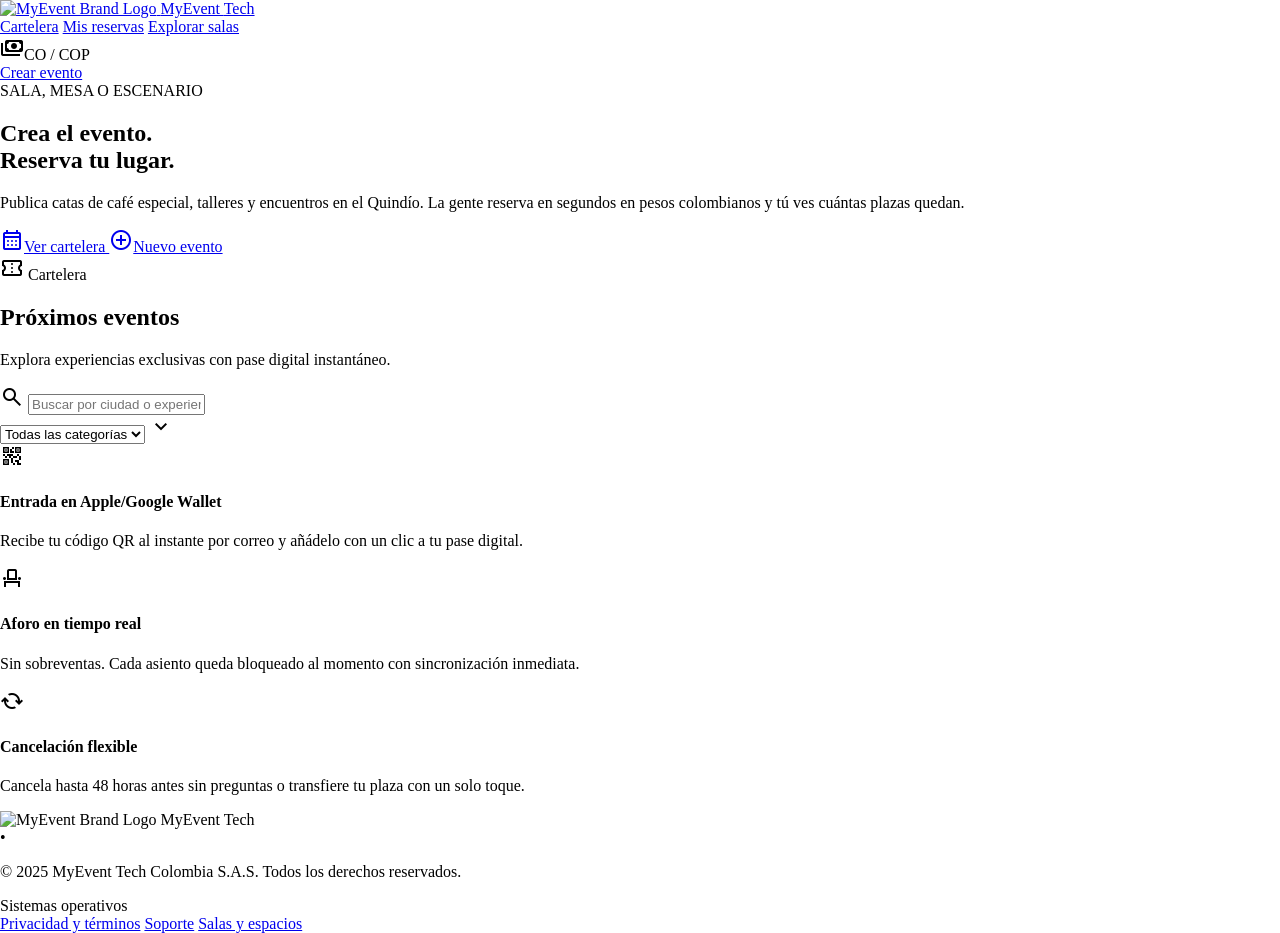
==== commit ce857580: "Supabase integration and google auth" ====
--- a/index.html
+++ b/index.html
@@ -11,8 +11,12 @@
 
   <link href="https://fonts.googleapis.com" rel="preconnect">
   <link crossorigin href="https://fonts.gstatic.com" rel="preconnect">
-  <link href="https://fonts.googleapis.com/css2?family=Inter:wght@400;500;600&family=Space+Grotesk:wght@600;700&display=swap" rel="stylesheet">
-  <link href="https://fonts.googleapis.com/css2?family=Material+Symbols+Outlined:opsz,wght,FILL,GRAD@20..48,100..700,0..1,-50..200" rel="stylesheet">
+  <link
+    href="https://fonts.googleapis.com/css2?family=Inter:wght@400;500;600&family=Space+Grotesk:wght@600;700&display=swap"
+    rel="stylesheet">
+  <link
+    href="https://fonts.googleapis.com/css2?family=Material+Symbols+Outlined:opsz,wght,FILL,GRAD@20..48,100..700,0..1,-50..200"
+    rel="stylesheet">
 
   <link rel="stylesheet" href="styles.css">
 
@@ -23,29 +27,29 @@
       theme: {
         extend: {
           colors: {
-            "inverse-surface":"#2a3040","on-secondary-fixed-variant":"#5a00c6","on-primary-fixed-variant":"#003ea8","on-secondary-container":"#fffbff","on-primary-container":"#eeefff","background":"#f9f9ff","on-surface":"#151b2a","error":"#ba1a1a","surface-bright":"#f9f9ff","on-background":"#151b2a","inverse-on-surface":"#edf0ff","secondary-container":"#8a4cfc","on-secondary-fixed":"#25005a","surface-container-highest":"#dce2f6","on-primary-fixed":"#00174b","primary":"#004ac6","on-tertiary-container":"#d7f6ff","surface-container-lowest":"#ffffff","secondary-fixed":"#eaddff","surface-dim":"#d3daee","outline":"#737686","on-tertiary-fixed":"#001f26","primary-container":"#2563eb","inverse-primary":"#b4c5ff","primary-fixed":"#dbe1ff","on-error":"#ffffff","on-error-container":"#93000a","tertiary-container":"#00788c","tertiary-fixed-dim":"#4cd7f6","surface-container":"#e9edff","surface-variant":"#dce2f6","on-tertiary-fixed-variant":"#004e5c","on-primary":"#ffffff","secondary-fixed-dim":"#d2bbff","surface-container-low":"#f1f3ff","tertiary-fixed":"#acedff","error-container":"#ffdad6","secondary":"#712ae2","surface-container-high":"#e2e8fc","on-surface-variant":"#434655","surface":"#f9f9ff","on-secondary":"#ffffff","primary-fixed-dim":"#b4c5ff","tertiary":"#005e6e","outline-variant":"#c3c6d7","on-tertiary":"#ffffff","surface-tint":"#0053db"
+            "inverse-surface": "#2a3040", "on-secondary-fixed-variant": "#5a00c6", "on-primary-fixed-variant": "#003ea8", "on-secondary-container": "#fffbff", "on-primary-container": "#eeefff", "background": "#f9f9ff", "on-surface": "#151b2a", "error": "#ba1a1a", "surface-bright": "#f9f9ff", "on-background": "#151b2a", "inverse-on-surface": "#edf0ff", "secondary-container": "#8a4cfc", "on-secondary-fixed": "#25005a", "surface-container-highest": "#dce2f6", "on-primary-fixed": "#00174b", "primary": "#004ac6", "on-tertiary-container": "#d7f6ff", "surface-container-lowest": "#ffffff", "secondary-fixed": "#eaddff", "surface-dim": "#d3daee", "outline": "#737686", "on-tertiary-fixed": "#001f26", "primary-container": "#2563eb", "inverse-primary": "#b4c5ff", "primary-fixed": "#dbe1ff", "on-error": "#ffffff", "on-error-container": "#93000a", "tertiary-container": "#00788c", "tertiary-fixed-dim": "#4cd7f6", "surface-container": "#e9edff", "surface-variant": "#dce2f6", "on-tertiary-fixed-variant": "#004e5c", "on-primary": "#ffffff", "secondary-fixed-dim": "#d2bbff", "surface-container-low": "#f1f3ff", "tertiary-fixed": "#acedff", "error-container": "#ffdad6", "secondary": "#712ae2", "surface-container-high": "#e2e8fc", "on-surface-variant": "#434655", "surface": "#f9f9ff", "on-secondary": "#ffffff", "primary-fixed-dim": "#b4c5ff", "tertiary": "#005e6e", "outline-variant": "#c3c6d7", "on-tertiary": "#ffffff", "surface-tint": "#0053db"
           },
-          borderRadius: { DEFAULT:"0.25rem", lg:"0.5rem", xl:"0.75rem", full:"9999px" },
+          borderRadius: { DEFAULT: "0.25rem", lg: "0.5rem", xl: "0.75rem", full: "9999px" },
           fontFamily: {
-            "headline-lg":["Space Grotesk"], "headline-lg-mobile":["Space Grotesk"], "headline-sm":["Space Grotesk"],
-            "body-lg":["Inter"], display:["Space Grotesk"], "headline-md":["Space Grotesk"], "display-mobile":["Space Grotesk"],
-            "label-lg":["Space Grotesk"], "label-md":["Space Grotesk"], "body-sm":["Inter"], "label-sm":["Space Grotesk"],
-            "body-md":["Inter"], "code-num":["Space Grotesk"]
+            "headline-lg": ["Space Grotesk"], "headline-lg-mobile": ["Space Grotesk"], "headline-sm": ["Space Grotesk"],
+            "body-lg": ["Inter"], display: ["Space Grotesk"], "headline-md": ["Space Grotesk"], "display-mobile": ["Space Grotesk"],
+            "label-lg": ["Space Grotesk"], "label-md": ["Space Grotesk"], "body-sm": ["Inter"], "label-sm": ["Space Grotesk"],
+            "body-md": ["Inter"], "code-num": ["Space Grotesk"]
           },
           fontSize: {
-            "headline-lg":["40px",{lineHeight:"48px",letterSpacing:"-0.025em",fontWeight:"600"}],
-            "headline-lg-mobile":["28px",{lineHeight:"34px",letterSpacing:"-0.02em",fontWeight:"600"}],
-            "headline-sm":["20px",{lineHeight:"28px",letterSpacing:"-0.01em",fontWeight:"600"}],
-            "body-lg":["18px",{lineHeight:"28px",letterSpacing:"-0.01em",fontWeight:"400"}],
-            display:["56px",{lineHeight:"64px",letterSpacing:"-0.03em",fontWeight:"700"}],
-            "headline-md":["28px",{lineHeight:"36px",letterSpacing:"-0.02em",fontWeight:"600"}],
-            "display-mobile":["36px",{lineHeight:"42px",letterSpacing:"-0.02em",fontWeight:"700"}],
-            "label-lg":["14px",{lineHeight:"20px",letterSpacing:"0.01em",fontWeight:"600"}],
-            "label-md":["12px",{lineHeight:"16px",letterSpacing:"0.04em",fontWeight:"600"}],
-            "body-sm":["13px",{lineHeight:"20px",letterSpacing:"0.005em",fontWeight:"400"}],
-            "label-sm":["11px",{lineHeight:"14px",letterSpacing:"0.06em",fontWeight:"700"}],
-            "body-md":["15px",{lineHeight:"24px",letterSpacing:"0em",fontWeight:"400"}],
-            "code-num":["24px",{lineHeight:"28px",letterSpacing:"-0.02em",fontWeight:"700"}]
+            "headline-lg": ["40px", { lineHeight: "48px", letterSpacing: "-0.025em", fontWeight: "600" }],
+            "headline-lg-mobile": ["28px", { lineHeight: "34px", letterSpacing: "-0.02em", fontWeight: "600" }],
+            "headline-sm": ["20px", { lineHeight: "28px", letterSpacing: "-0.01em", fontWeight: "600" }],
+            "body-lg": ["18px", { lineHeight: "28px", letterSpacing: "-0.01em", fontWeight: "400" }],
+            display: ["56px", { lineHeight: "64px", letterSpacing: "-0.03em", fontWeight: "700" }],
+            "headline-md": ["28px", { lineHeight: "36px", letterSpacing: "-0.02em", fontWeight: "600" }],
+            "display-mobile": ["36px", { lineHeight: "42px", letterSpacing: "-0.02em", fontWeight: "700" }],
+            "label-lg": ["14px", { lineHeight: "20px", letterSpacing: "0.01em", fontWeight: "600" }],
+            "label-md": ["12px", { lineHeight: "16px", letterSpacing: "0.04em", fontWeight: "600" }],
+            "body-sm": ["13px", { lineHeight: "20px", letterSpacing: "0.005em", fontWeight: "400" }],
+            "label-sm": ["11px", { lineHeight: "14px", letterSpacing: "0.06em", fontWeight: "700" }],
+            "body-md": ["15px", { lineHeight: "24px", letterSpacing: "0em", fontWeight: "400" }],
+            "code-num": ["24px", { lineHeight: "28px", letterSpacing: "-0.02em", fontWeight: "700" }]
           }
         }
       }
@@ -53,10 +57,15 @@
   </script>
 </head>
 
-<body class="bg-surface font-body-md text-on-surface min-h-screen selection:bg-primary-fixed selection:text-on-primary-fixed">
+<body
+  class="bg-surface font-body-md text-on-surface min-h-screen selection:bg-primary-fixed selection:text-on-primary-fixed">
   <div class="fixed inset-0 pointer-events-none z-0 overflow-hidden">
-    <div class="absolute -top-40 left-1/2 -translate-x-1/2 w-[1000px] h-[480px] bg-gradient-to-b from-[#e0ecff]/60 via-[#dbeafe]/40 to-transparent blur-3xl opacity-70"></div>
-    <div class="absolute top-1/4 right-0 w-[500px] h-[500px] bg-secondary-fixed/30 rounded-full blur-[120px] pointer-events-none"></div>
+    <div
+      class="absolute -top-40 left-1/2 -translate-x-1/2 w-[1000px] h-[480px] bg-gradient-to-b from-[#e0ecff]/60 via-[#dbeafe]/40 to-transparent blur-3xl opacity-70">
+    </div>
+    <div
+      class="absolute top-1/4 right-0 w-[500px] h-[500px] bg-secondary-fixed/30 rounded-full blur-[120px] pointer-events-none">
+    </div>
   </div>
 
   <header class="fixed top-0 inset-x-0 z-50 bg-surface/80 backdrop-blur-xl shadow-[0_1px_8px_rgba(0,0,0,0.04)]">
@@ -66,20 +75,27 @@
           <img alt="MyEvent Brand Logo" class="h-8 w-auto object-contain"
             src="https://lh3.googleusercontent.com/aida/[base64]">
           <span class="font-headline-sm text-headline-sm font-bold tracking-tight text-on-surface">MyEvent
-            <span class="text-primary font-normal text-body-sm align-middle ml-1 px-2 py-0.5 rounded-full bg-surface-container-high">Tech</span>
+            <span
+              class="text-primary font-normal text-body-sm align-middle ml-1 px-2 py-0.5 rounded-full bg-surface-container-high">Tech</span>
           </span>
         </a>
         <nav class="hidden md:flex items-center gap-2">
-          <a aria-current="page" class="transition-colors bg-surface-container text-primary font-label-lg rounded-full px-4 py-1.5 shadow-sm" data-path="cartelera" href="#">Cartelera</a>
-          <a class="px-3.5 py-1.5 font-label-lg text-on-surface-variant hover:text-on-surface transition-colors rounded-full" data-path="my-event" href="#">Mis reservas</a>
-          <a class="px-3.5 py-1.5 font-label-lg text-on-surface-variant hover:text-on-surface transition-colors rounded-full" href="#">Explorar salas</a>
+          <a aria-current="page"
+            class="transition-colors bg-surface-container text-primary font-label-lg rounded-full px-4 py-1.5 shadow-sm"
+            data-path="cartelera" href="#">Cartelera</a>
+          <a class="px-3.5 py-1.5 font-label-lg text-on-surface-variant hover:text-on-surface transition-colors rounded-full"
+            data-path="my-event" href="#">Mis reservas</a>
+          <a class="px-3.5 py-1.5 font-label-lg text-on-surface-variant hover:text-on-surface transition-colors rounded-full"
+            href="#">Explorar salas</a>
         </nav>
       </div>
       <div class="flex items-center gap-4">
-        <div class="flex items-center gap-1.5 px-3 py-1 bg-surface-container rounded-full text-label-sm font-label-sm text-on-surface-variant border border-outline-variant">
+        <div
+          class="flex items-center gap-1.5 px-3 py-1 bg-surface-container rounded-full text-label-sm font-label-sm text-on-surface-variant border border-outline-variant">
           <span class="material-symbols-outlined text-sm text-primary">payments</span><span>CO / COP</span>
         </div>
-        <a class="hidden sm:inline-flex items-center justify-center px-4 py-2 font-label-lg text-label-lg text-on-primary bg-primary hover:bg-primary-container rounded-full transition-all shadow-[0_4px_14px_0_rgba(37,99,235,0.28)] active:scale-95" data-path="new-event" href="#">Crear evento</a>
+        <a class="hidden sm:inline-flex items-center justify-center px-4 py-2 font-label-lg text-label-lg text-on-primary bg-primary hover:bg-primary-container rounded-full transition-all shadow-[0_4px_14px_0_rgba(37,99,235,0.28)] active:scale-95"
+          data-path="new-event" href="#">Crear evento</a>
         <div class="flex items-center gap-3" id="auth-nav">
           <!-- Se rellena dinámicamente según la sesión -->
         </div>
@@ -90,33 +106,43 @@
   <main class="relative z-10 w-full pt-16 bg-transparent min-h-[calc(100vh-280px)]">
     <div class="flex flex-col w-full">
       <div class="relative w-full max-w-7xl mx-auto px-4 sm:px-6 lg:px-12 pt-8 sm:pt-14 pb-12 sm:pb-20">
-        <div class="absolute top-10 left-1/2 -translate-x-1/2 w-[720px] max-w-full h-72 bg-gradient-to-tr from-primary/10 via-secondary/5 to-tertiary-container/10 blur-3xl pointer-events-none -z-10 rounded-full"></div>
+        <div
+          class="absolute top-10 left-1/2 -translate-x-1/2 w-[720px] max-w-full h-72 bg-gradient-to-tr from-primary/10 via-secondary/5 to-tertiary-container/10 blur-3xl pointer-events-none -z-10 rounded-full">
+        </div>
 
         <section class="flex flex-col items-center text-center max-w-4xl mx-auto mb-14 sm:mb-20">
-          <div class="inline-flex items-center gap-2.5 px-4 py-1.5 rounded-full bg-surface-container-high text-primary mb-6 shadow-sm">
+          <div
+            class="inline-flex items-center gap-2.5 px-4 py-1.5 rounded-full bg-surface-container-high text-primary mb-6 shadow-sm">
             <span class="w-2 h-2 rounded-full bg-primary-container animate-ping"></span>
             <span class="w-2 h-2 rounded-full bg-primary-container -ml-4"></span>
             <span class="font-label-sm uppercase tracking-wider text-on-surface-variant">SALA, MESA O ESCENARIO</span>
           </div>
-          <h1 class="font-display text-display max-sm:text-display-mobile text-on-surface mb-6 tracking-tight leading-[1.08]">
+          <h1
+            class="font-display text-display max-sm:text-display-mobile text-on-surface mb-6 tracking-tight leading-[1.08]">
             Crea el evento. <br class="hidden sm:inline">
-            <span class="bg-gradient-to-r from-primary via-primary-container to-secondary text-transparent bg-clip-text">Reserva tu lugar.</span>
+            <span
+              class="bg-gradient-to-r from-primary via-primary-container to-secondary text-transparent bg-clip-text">Reserva
+              tu lugar.</span>
           </h1>
           <p class="font-body-lg text-on-surface-variant max-w-2xl mb-9 leading-relaxed">
-            Publica catas de café especial, talleres y encuentros en el Quindío. La gente reserva en segundos en pesos colombianos y tú ves cuántas plazas quedan.
+            Publica catas de café especial, talleres y encuentros en el Quindío. La gente reserva en segundos en pesos
+            colombianos y tú ves cuántas plazas quedan.
           </p>
           <div class="flex flex-wrap items-center justify-center gap-4 w-full sm:w-auto">
-            <a class="inline-flex items-center justify-center gap-2 px-8 py-3.5 rounded-full bg-primary hover:bg-primary-container text-on-primary font-label-lg shadow-[0_8px_20px_-4px_rgba(0,74,198,0.38)] transition-all active:scale-95" href="#cartelera-grid">
+            <a class="inline-flex items-center justify-center gap-2 px-8 py-3.5 rounded-full bg-primary hover:bg-primary-container text-on-primary font-label-lg shadow-[0_8px_20px_-4px_rgba(0,74,198,0.38)] transition-all active:scale-95"
+              href="#cartelera-grid">
               <span class="material-symbols-outlined text-lg">calendar_month</span>Ver cartelera
             </a>
-            <a class="inline-flex items-center justify-center gap-2 px-7 py-3.5 rounded-full bg-surface-container-highest hover:bg-surface-variant text-on-surface font-label-lg shadow-sm transition-all active:scale-95" data-path="new-event" href="#">
+            <a class="inline-flex items-center justify-center gap-2 px-7 py-3.5 rounded-full bg-surface-container-highest hover:bg-surface-variant text-on-surface font-label-lg shadow-sm transition-all active:scale-95"
+              data-path="new-event" href="#">
               <span class="material-symbols-outlined text-lg text-primary">add_circle</span>Nuevo evento
             </a>
           </div>
         </section>
 
         <section class="w-full flex flex-col pt-4 scroll-mt-24" id="cartelera-grid">
-          <div class="flex flex-col lg:flex-row lg:items-end justify-between gap-6 mb-8 pb-6 bg-surface-container-low/60 rounded-3xl p-6 sm:p-8 backdrop-blur-sm">
+          <div
+            class="flex flex-col lg:flex-row lg:items-end justify-between gap-6 mb-8 pb-6 bg-surface-container-low/60 rounded-3xl p-6 sm:p-8 backdrop-blur-sm">
             <div>
               <div class="flex items-center gap-2 text-primary font-label-md uppercase tracking-wider mb-2">
                 <span class="material-symbols-outlined text-base">confirmation_number</span>
@@ -129,16 +155,20 @@
             </div>
             <div class="flex flex-col sm:flex-row gap-3 w-full lg:w-auto">
               <div class="relative flex-1 sm:w-72">
-                <span class="material-symbols-outlined absolute left-3.5 top-1/2 -translate-y-1/2 text-on-surface-variant text-lg">search</span>
-                <input class="w-full h-11 pl-10 pr-4 bg-surface-container-lowest text-on-surface placeholder:text-outline font-body-sm rounded-full shadow-sm focus:outline-none focus:ring-2 focus:ring-primary transition-all"
+                <span
+                  class="material-symbols-outlined absolute left-3.5 top-1/2 -translate-y-1/2 text-on-surface-variant text-lg">search</span>
+                <input
+                  class="w-full h-11 pl-10 pr-4 bg-surface-container-lowest text-on-surface placeholder:text-outline font-body-sm rounded-full shadow-sm focus:outline-none focus:ring-2 focus:ring-primary transition-all"
                   id="event-search-input" placeholder="Buscar por ciudad o experiencia..." type="text">
               </div>
               <div class="relative sm:w-56">
-                <select class="w-full h-11 pl-4 pr-10 appearance-none bg-surface-container-lowest text-on-surface font-label-md rounded-full shadow-sm focus:outline-none focus:ring-2 focus:ring-primary cursor-pointer transition-all"
+                <select
+                  class="w-full h-11 pl-4 pr-10 appearance-none bg-surface-container-lowest text-on-surface font-label-md rounded-full shadow-sm focus:outline-none focus:ring-2 focus:ring-primary cursor-pointer transition-all"
                   id="category-dropdown">
                   <option value="all">Todas las categorías</option>
                 </select>
-                <span class="material-symbols-outlined absolute right-3.5 top-1/2 -translate-y-1/2 text-on-surface-variant pointer-events-none text-base">expand_more</span>
+                <span
+                  class="material-symbols-outlined absolute right-3.5 top-1/2 -translate-y-1/2 text-on-surface-variant pointer-events-none text-base">expand_more</span>
               </div>
             </div>
           </div>
@@ -148,34 +178,43 @@
           <div class="grid grid-cols-1 md:grid-cols-2 lg:grid-cols-3 gap-6" id="cards-container"></div>
         </section>
 
-        <section class="mt-20 rounded-3xl bg-surface-container-lowest p-8 sm:p-12 shadow-[0_4px_24px_rgba(21,27,42,0.04)] relative overflow-hidden">
-          <div class="absolute -right-20 -bottom-20 w-80 h-80 rounded-full bg-primary-fixed/40 blur-3xl pointer-events-none"></div>
+        <section
+          class="mt-20 rounded-3xl bg-surface-container-lowest p-8 sm:p-12 shadow-[0_4px_24px_rgba(21,27,42,0.04)] relative overflow-hidden">
+          <div
+            class="absolute -right-20 -bottom-20 w-80 h-80 rounded-full bg-primary-fixed/40 blur-3xl pointer-events-none">
+          </div>
           <div class="grid grid-cols-1 md:grid-cols-3 gap-8 relative z-10">
             <div class="flex items-start gap-4">
-              <div class="w-12 h-12 rounded-2xl bg-surface-container-high flex items-center justify-center text-primary shrink-0">
+              <div
+                class="w-12 h-12 rounded-2xl bg-surface-container-high flex items-center justify-center text-primary shrink-0">
                 <span class="material-symbols-outlined text-2xl">qr_code_2</span>
               </div>
               <div>
                 <h4 class="font-headline-sm text-on-surface mb-1">Entrada en Apple/Google Wallet</h4>
-                <p class="font-body-sm text-on-surface-variant leading-relaxed">Recibe tu código QR al instante por correo y añádelo con un clic a tu pase digital.</p>
+                <p class="font-body-sm text-on-surface-variant leading-relaxed">Recibe tu código QR al instante por
+                  correo y añádelo con un clic a tu pase digital.</p>
               </div>
             </div>
             <div class="flex items-start gap-4">
-              <div class="w-12 h-12 rounded-2xl bg-surface-container-high flex items-center justify-center text-secondary shrink-0">
+              <div
+                class="w-12 h-12 rounded-2xl bg-surface-container-high flex items-center justify-center text-secondary shrink-0">
                 <span class="material-symbols-outlined text-2xl">event_seat</span>
               </div>
               <div>
                 <h4 class="font-headline-sm text-on-surface mb-1">Aforo en tiempo real</h4>
-                <p class="font-body-sm text-on-surface-variant leading-relaxed">Sin sobreventas. Cada asiento queda bloqueado al momento con sincronización inmediata.</p>
+                <p class="font-body-sm text-on-surface-variant leading-relaxed">Sin sobreventas. Cada asiento queda
+                  bloqueado al momento con sincronización inmediata.</p>
               </div>
             </div>
             <div class="flex items-start gap-4">
-              <div class="w-12 h-12 rounded-2xl bg-surface-container-high flex items-center justify-center text-tertiary shrink-0">
+              <div
+                class="w-12 h-12 rounded-2xl bg-surface-container-high flex items-center justify-center text-tertiary shrink-0">
                 <span class="material-symbols-outlined text-2xl">cached</span>
               </div>
               <div>
                 <h4 class="font-headline-sm text-on-surface mb-1">Cancelación flexible</h4>
-                <p class="font-body-sm text-on-surface-variant leading-relaxed">Cancela hasta 48 horas antes sin preguntas o transfiere tu plaza con un solo toque.</p>
+                <p class="font-body-sm text-on-surface-variant leading-relaxed">Cancela hasta 48 horas antes sin
+                  preguntas o transfiere tu plaza con un solo toque.</p>
               </div>
             </div>
           </div>
@@ -193,7 +232,8 @@
           <span class="font-headline-sm text-label-lg font-bold text-on-surface-variant">MyEvent Tech</span>
         </div>
         <span class="hidden sm:inline text-outline-variant">•</span>
-        <p class="font-body-sm text-on-surface-variant">© 2025 MyEvent Tech Colombia S.A.S. Todos los derechos reservados.</p>
+        <p class="font-body-sm text-on-surface-variant">© 2025 MyEvent Tech Colombia S.A.S. Todos los derechos
+          reservados.</p>
       </div>
       <div class="flex flex-wrap items-center justify-center gap-6 font-label-sm text-on-surface-variant">
         <div class="flex items-center gap-2">
@@ -207,11 +247,7 @@
     </div>
   </footer>
 
-  <script src="render-styles.js"></script>
-  <script src="events-seed.js"></script>
-  <script src="events-store.js"></script>
-  <script src="auth-store.js"></script>
-  <script src="app.js"></script>
+  <script type="module" src="app.js"></script>
   <script src="nav.js"></script>
 </body>
 
